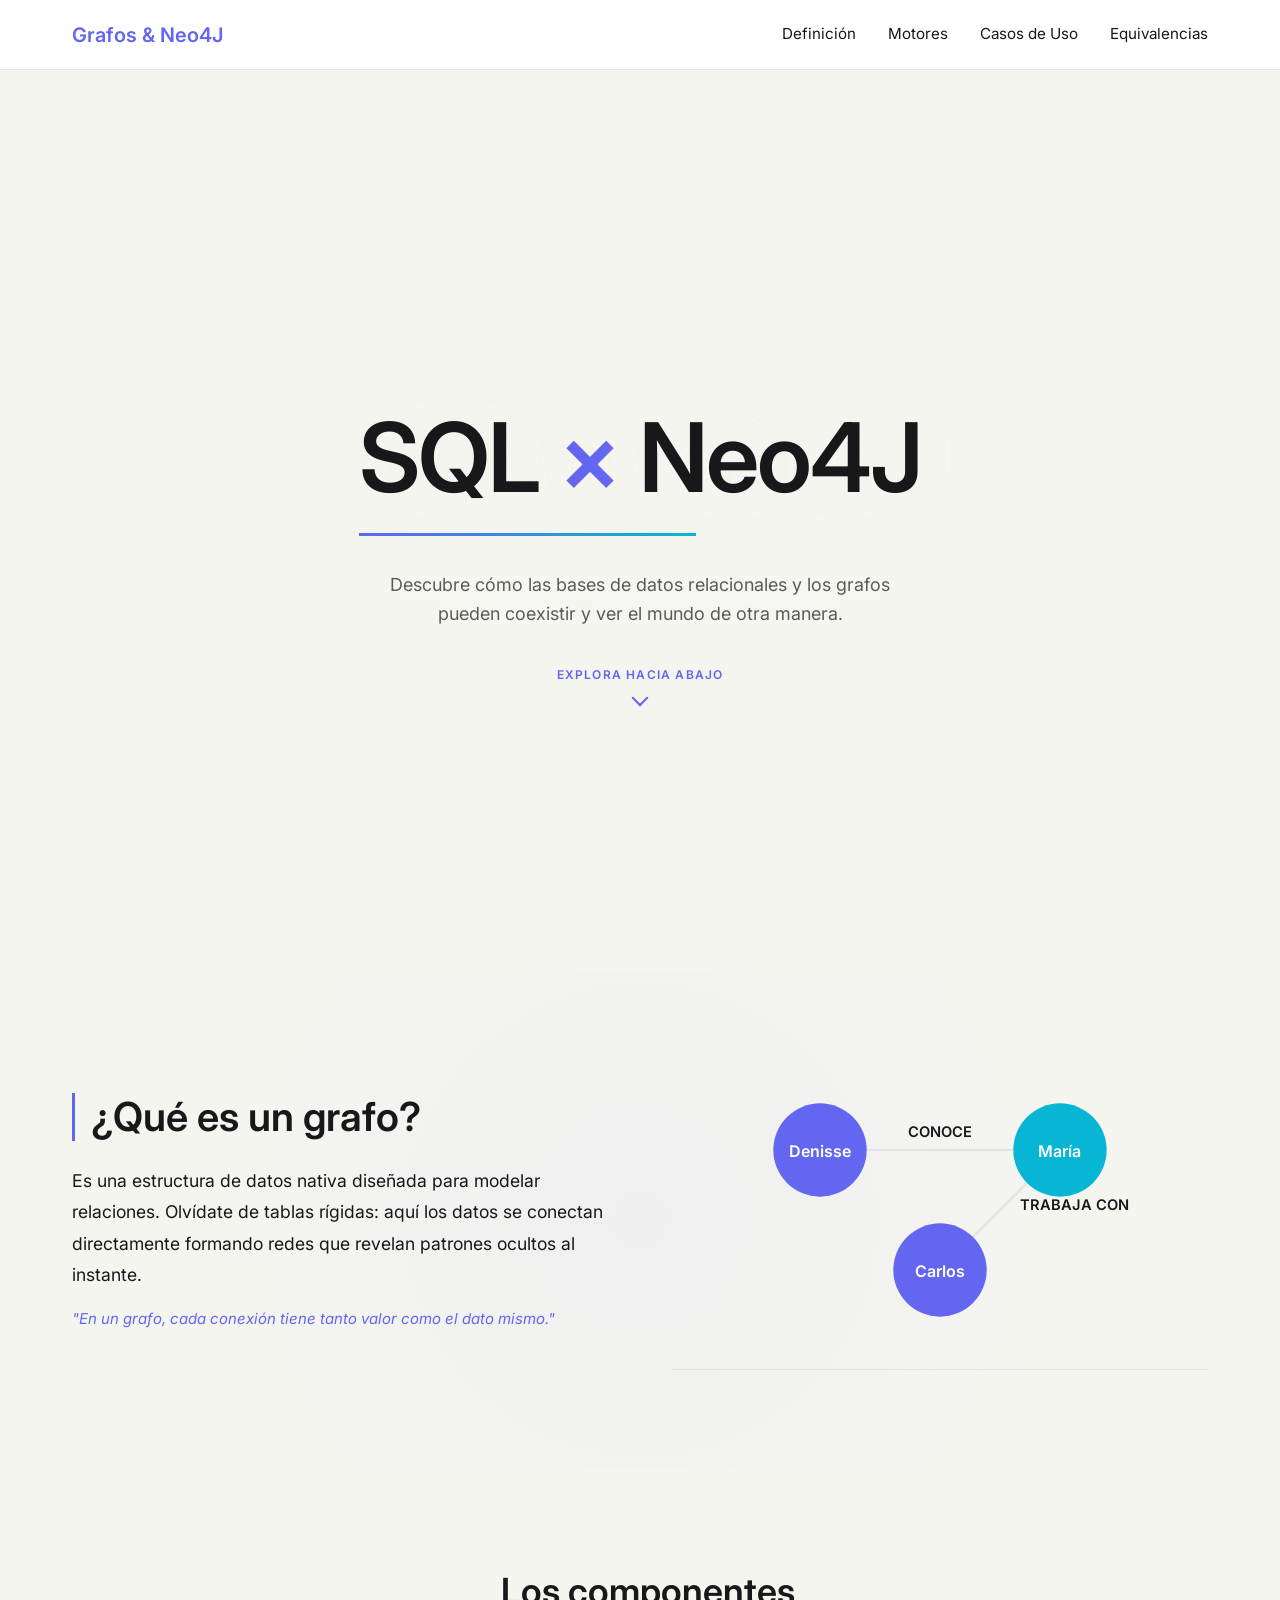
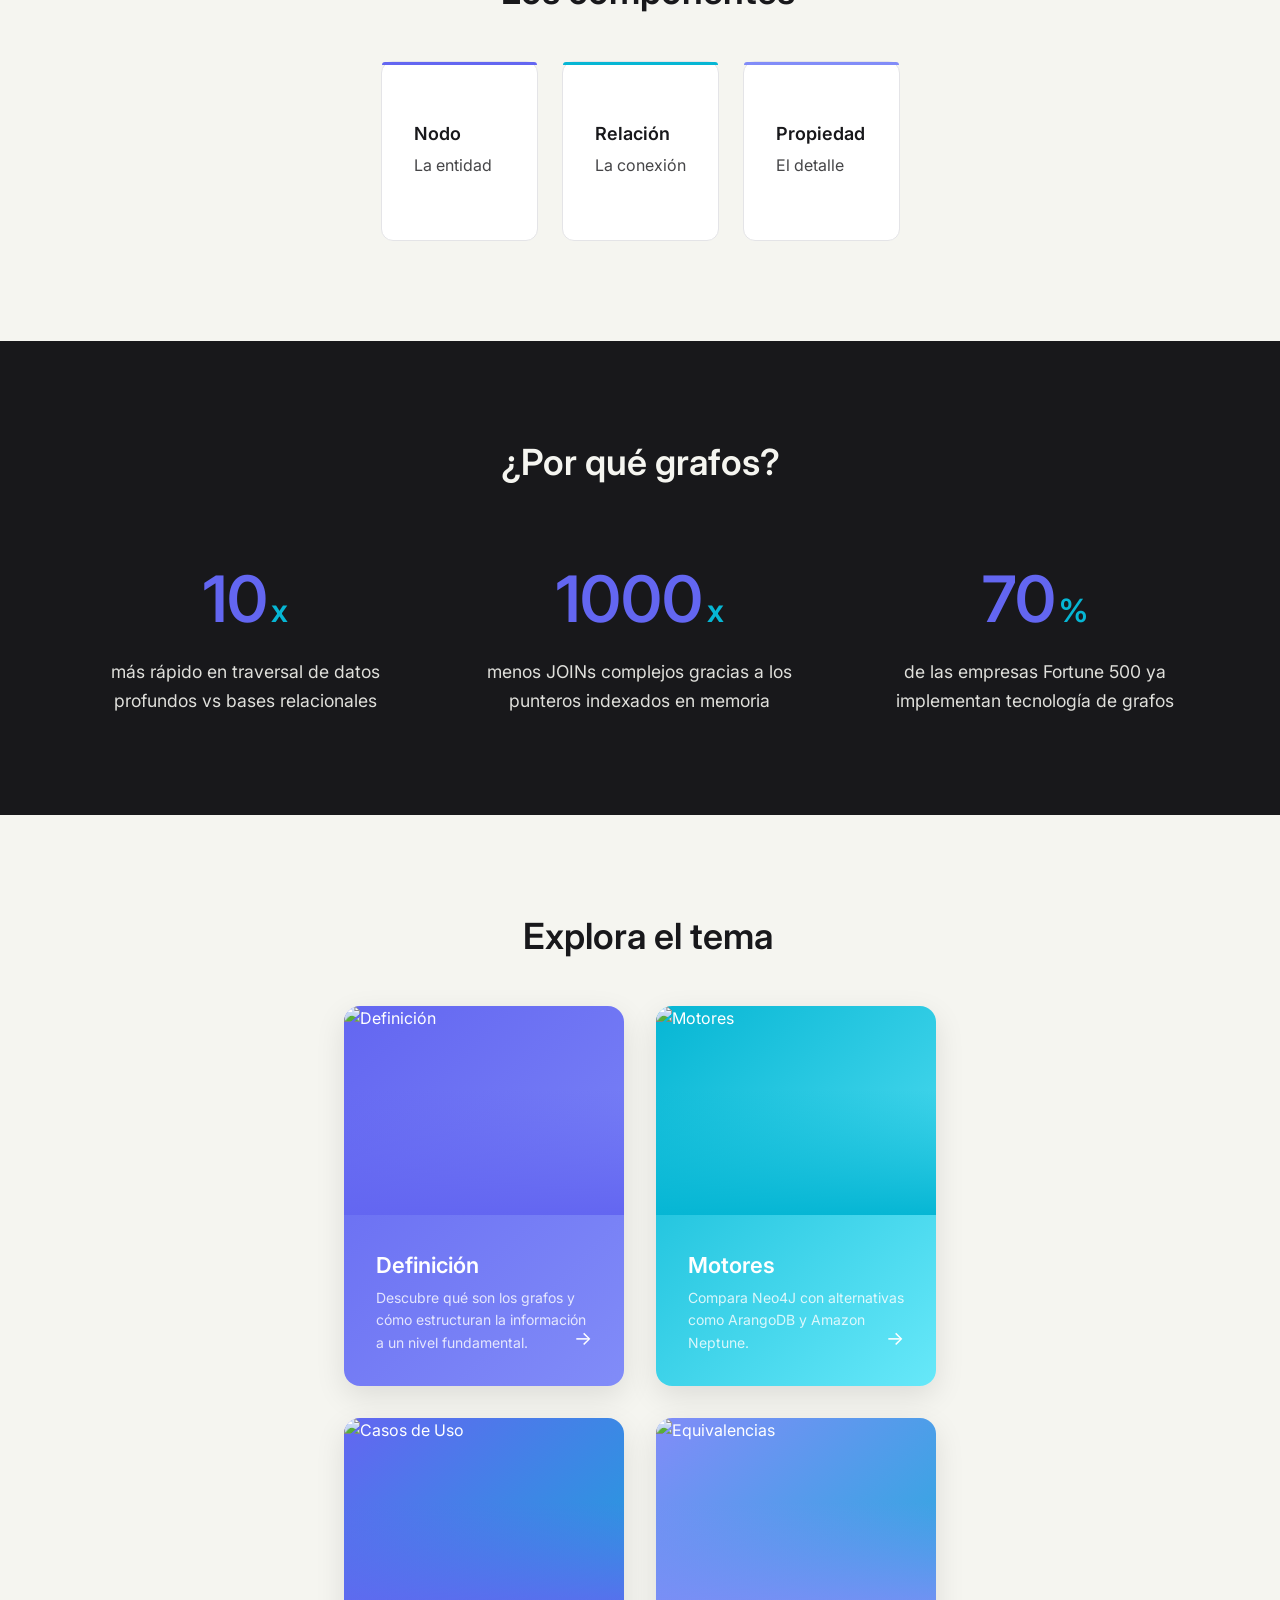
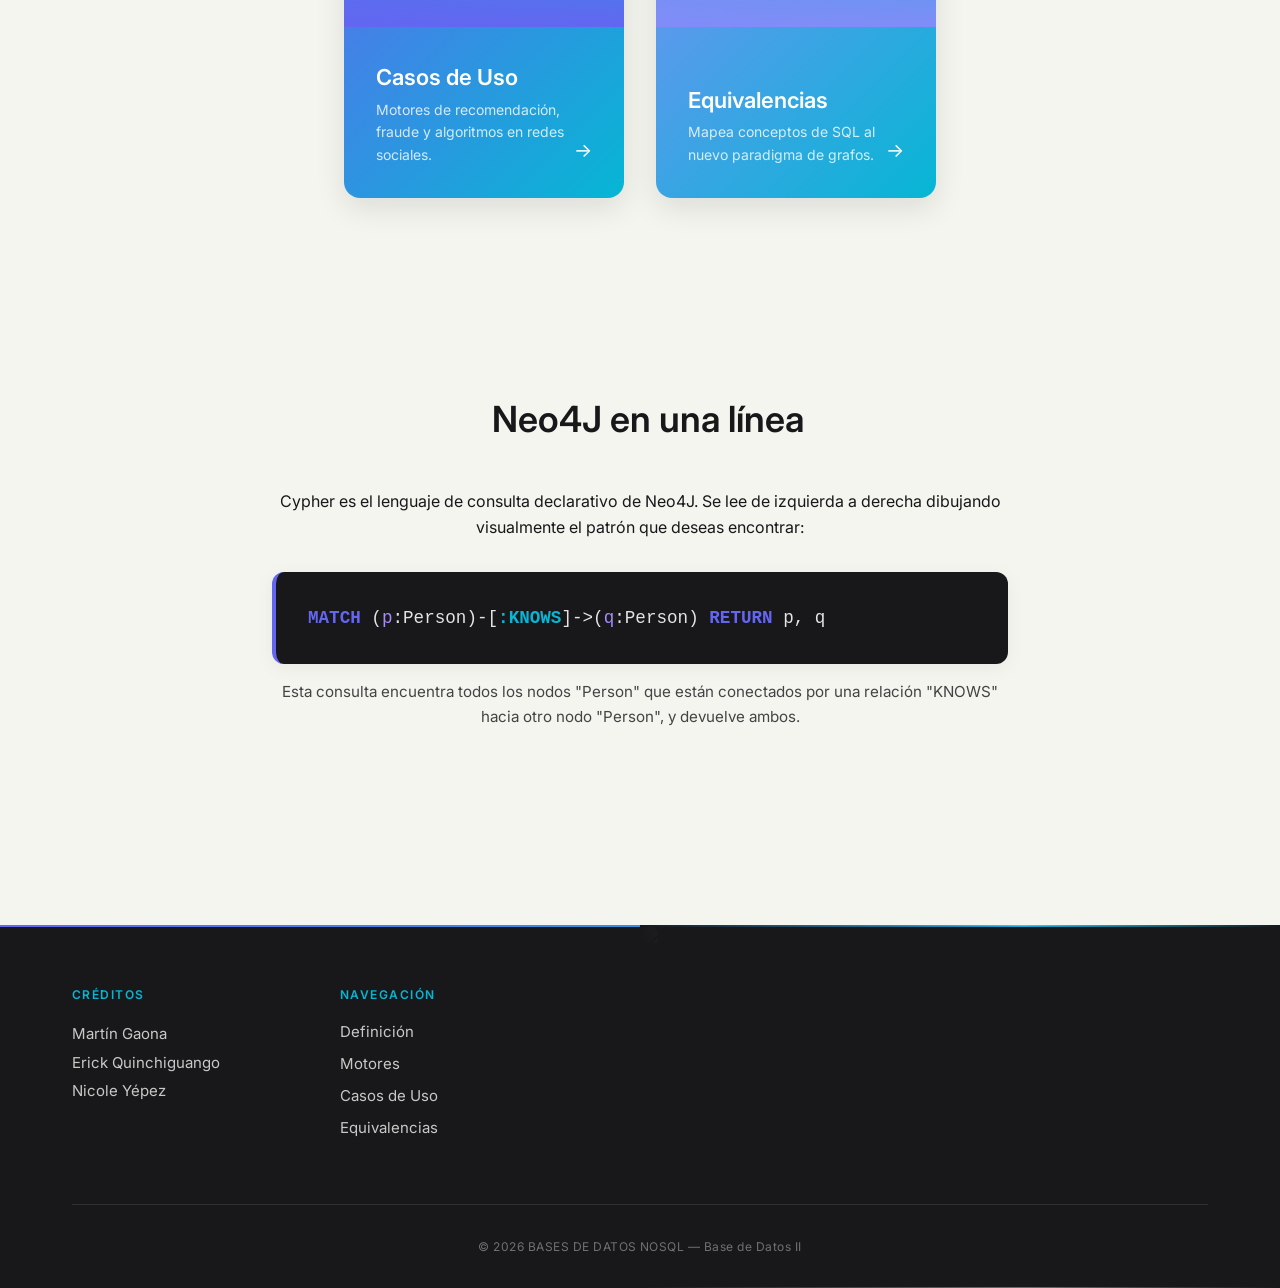
==== index.html @ 71b71691 "primer commit - SQL x Neo4J web" ====
<!DOCTYPE html>
<html lang="es">
<head>
    <meta charset="UTF-8">
    <meta name="viewport" content="width=device-width, initial-scale=1.0">
    <title>Grafos & Neo4J | Bases de Datos NoSQL</title>
    <meta name="description" content="Explora, aprende y conecta con las bases de datos orientadas a grafos.">
    <link rel="stylesheet" href="css/styles.css">
    <style>
        html { scroll-behavior: smooth; }
    </style>
</head>
<body>
    <header class="site-header">
        <div class="container header-container">
            <a href="index.html" class="logo">Grafos & Neo4J</a>
            <button class="menu-toggle">☰</button>
            <nav class="nav-links">
                <a href="pages/definicion.html">Definición</a>
                <a href="pages/motores.html">Motores</a>
                <a href="pages/casos-uso.html">Casos de Uso</a>
                <a href="pages/equivalencias.html">Equivalencias</a>
            </nav>
        </div>
    </header>

    <section class="hero">
        <canvas id="hero-canvas"></canvas>
        <div class="container hero-content" style="pointer-events: none; width: 100%;">
            <div class="title-wrapper animate-title" style="text-align: center;">
                <h1 class="hero-main-title">SQL <span class="accent-x">×</span> Neo4J</h1>
                <div class="title-gradient-line" style="margin: 0 auto;"></div>
            </div>
            <p class="hero-subtitle animate-subtitle">Descubre cómo las bases de datos relacionales y los grafos pueden coexistir y ver el mundo de otra manera.</p>
            <div class="scroll-cta animate-subtitle" style="animation-delay: 800ms;">
                <a href="#first-section" class="scroll-link">Explora hacia abajo</a>
                <div class="scroll-arrow"></div>
            </div>
        </div>
    </section>

    <section id="first-section" class="scroll-section" style="background: radial-gradient(circle at center, rgba(99,102,241,0.04) 0%, transparent 70%);">
        <div class="two-col">
            <div class="slide-left">
                <h2 style="border-left: 3px solid var(--primary); padding-left: 16px; margin-bottom: 1.5rem; font-size: 2.5rem; font-weight: 600; color: var(--text-color);">¿Qué es un grafo?</h2>
                <p style="font-size: 1.1rem; line-height: 1.8;">Es una estructura de datos nativa diseñada para modelar relaciones. Olvídate de tablas rígidas: aquí los datos se conectan directamente formando redes que revelan patrones ocultos al instante.</p>
                <p style="font-style: italic; font-size: 15px; color: var(--primary); margin-top: 1rem;">"En un grafo, cada conexión tiene tanto valor como el dato mismo."</p>
            </div>
            <div class="slide-right">
                <div style="border-bottom: 1px solid #E4E4E7; padding-bottom: 2rem;">
                    <svg viewBox="0 0 300 200" style="width: 100%; height: auto; max-width: 400px; display: block; margin: 0 auto;">
                        <line x1="60" y1="60" x2="240" y2="60" stroke="var(--border-color)" stroke-width="2" />
                        <line x1="240" y1="60" x2="150" y2="150" stroke="var(--border-color)" stroke-width="2" />
                        
                        <circle cx="60" cy="60" r="35" fill="var(--primary)" />
                        <circle cx="240" cy="60" r="35" fill="var(--secondary)" />
                        <circle cx="150" cy="150" r="35" fill="var(--primary)" />
                        
                        <text x="60" y="65" fill="#fff" font-family="Inter" font-size="12" font-weight="600" text-anchor="middle">Denisse</text>
                        <text x="240" y="65" fill="#fff" font-family="Inter" font-size="12" font-weight="600" text-anchor="middle">María</text>
                        <text x="150" y="155" fill="#fff" font-family="Inter" font-size="12" font-weight="600" text-anchor="middle">Carlos</text>
                        
                        <text x="150" y="50" fill="var(--text-color)" font-family="Inter" font-size="11" font-weight="600" text-anchor="middle">CONOCE</text>
                        <text x="210" y="105" fill="var(--text-color)" font-family="Inter" font-size="11" font-weight="600" text-anchor="start">TRABAJA CON</text>
                    </svg>
                </div>
            </div>
        </div>
    </section>

    <section class="scroll-section">
        <h2 class="section-title" style="text-align: center; margin-bottom: 3rem;">Los componentes</h2>
        <div class="interactive-cards">
            <div class="component-card nodo-card fade-up" style="transition-delay: 0ms;" onclick="this.classList.toggle('expanded')">
                <h3>Nodo</h3>
                <p>La entidad</p>
                <div class="component-detail">Representa una entidad: una persona, lugar, producto o concepto.</div>
            </div>
            
            <div class="component-card rel-card fade-up" style="transition-delay: 150ms;" onclick="this.classList.toggle('expanded')">
                <h3>Relación</h3>
                <p>La conexión</p>
                <div class="component-detail">Conecta dos nodos con dirección y nombre. Ej: CONOCE, COMPRÓ, TRABAJA_EN.</div>
            </div>
            
            <div class="component-card prop-card fade-up" style="transition-delay: 300ms;" onclick="this.classList.toggle('expanded')">
                <h3>Propiedad</h3>
                <p>El detalle</p>
                <div class="component-detail">Atributo clave-valor dentro de un nodo o relación. Ej: nombre: 'Ana', edad: 29.</div>
            </div>
        </div>
    </section>

    <section class="dark-section">
        <div class="container">
            <h2 style="text-align: center; margin-bottom: 4rem;">¿Por qué grafos?</h2>
            <div class="stat-grid">
                <div>
                    <div class="stat-number" data-target="10">0<span>x</span></div>
                    <div class="stat-label">más rápido en traversal de datos profundos vs bases relacionales</div>
                </div>
                <div>
                    <div class="stat-number" data-target="1000">0<span>x</span></div>
                    <div class="stat-label">menos JOINs complejos gracias a los punteros indexados en memoria</div>
                </div>
                <div>
                    <div class="stat-number" data-target="70">0<span>%</span></div>
                    <div class="stat-label">de las empresas Fortune 500 ya implementan tecnología de grafos</div>
                </div>
            </div>
        </div>
    </section>

    <section class="scroll-section">
        <h2 class="section-title" style="margin-bottom: 3rem; text-align: center;">Explora el tema</h2>
        <div class="tilt-cards-grid">
            <a href="pages/definicion.html" class="tilt-card tilt-def fade-up" style="transition-delay: 0ms;">
                <div class="tilt-image-area">
                    <img src="https://images.unsplash.com/photo-1558494949-ef010cbdcc31?w=600&q=80" alt="Definición">
                    <div class="tilt-gradient-overlay"></div>
                </div>
                <div class="tilt-shine"></div>
                <div class="tilt-content">
                    <h3>Definición</h3>
                    <p>Descubre qué son los grafos y cómo estructuran la información a un nivel fundamental.</p>
                </div>
                <span class="arrow">→</span>
            </a>
            <a href="pages/motores.html" class="tilt-card tilt-mot fade-up" style="transition-delay: 100ms;">
                <div class="tilt-image-area">
                    <img src="https://images.unsplash.com/photo-1633356122544-f134324a6cee?w=600&q=80" alt="Motores">
                    <div class="tilt-gradient-overlay"></div>
                </div>
                <div class="tilt-shine"></div>
                <div class="tilt-content">
                    <h3>Motores</h3>
                    <p>Compara Neo4J con alternativas como ArangoDB y Amazon Neptune.</p>
                </div>
                <span class="arrow">→</span>
            </a>
            <a href="pages/casos-uso.html" class="tilt-card tilt-use fade-up" style="transition-delay: 200ms;">
                <div class="tilt-image-area">
                    <img src="https://images.unsplash.com/photo-1551288049-bebda4e38f71?w=600&q=80" alt="Casos de Uso">
                    <div class="tilt-gradient-overlay"></div>
                </div>
                <div class="tilt-shine"></div>
                <div class="tilt-content">
                    <h3>Casos de Uso</h3>
                    <p>Motores de recomendación, fraude y algoritmos en redes sociales.</p>
                </div>
                <span class="arrow">→</span>
            </a>
            <a href="pages/equivalencias.html" class="tilt-card tilt-eq fade-up" style="transition-delay: 300ms;">
                <div class="tilt-image-area">
                    <img src="https://images.unsplash.com/photo-1504868584819-f8e8b4b6d7e3?w=600&q=80" alt="Equivalencias">
                    <div class="tilt-gradient-overlay"></div>
                </div>
                <div class="tilt-shine"></div>
                <div class="tilt-content">
                    <h3>Equivalencias</h3>
                    <p>Mapea conceptos de SQL al nuevo paradigma de grafos.</p>
                </div>
                <span class="arrow">→</span>
            </a>
        </div>
    </section>

    <section class="scroll-section" style="text-align: center; max-width: 800px;">
        <h2 class="section-title" style="display: inline-block;">Neo4J en una línea</h2>
        <p style="margin: 2rem 0;">Cypher es el lenguaje de consulta declarativo de Neo4J. Se lee de izquierda a derecha dibujando visualmente el patrón que deseas encontrar:</p>
        
        <div class="code-block slide-up">
            <span class="code-kw">MATCH</span> (<span class="code-node">p</span>:Person)-[<span class="code-rel">:KNOWS</span>]->(<span class="code-node">q</span>:Person) <span class="code-kw">RETURN</span> p, q
        </div>
        
        <p style="opacity: 0.8; font-size: 0.95rem;">Esta consulta encuentra todos los nodos "Person" que están conectados por una relación "KNOWS" hacia otro nodo "Person", y devuelve ambos.</p>
    </section>

    <footer class="site-footer">
        <div class="footer-gradient-line"></div>
        <div class="footer-image-wrap">
            <img src="https://images.unsplash.com/photo-1545987796-200677ee1011?w=800&q=80" alt="">
            <div class="footer-image-fade-left"></div>
            <div class="footer-image-fade-right"></div>
        </div>
        <div class="container footer-container">
            <div class="footer-left">
                <div class="footer-col footer-col-credits">
                    <span class="footer-label">CRÉDITOS</span>
                    <span class="footer-name">Martín Gaona</span>
                    <span class="footer-name">Erick Quinchiguango</span>
                    <span class="footer-name">Nicole Yépez</span>
                </div>
                <div class="footer-col footer-col-nav">
                    <span class="footer-label">NAVEGACIÓN</span>
                    <a href="pages/definicion.html" class="page-link">Definición</a>
                    <a href="pages/motores.html" class="page-link">Motores</a>
                    <a href="pages/casos-uso.html" class="page-link">Casos de Uso</a>
                    <a href="pages/equivalencias.html" class="page-link">Equivalencias</a>
                </div>
            </div>
            <div class="footer-copyright">
                © 2026 BASES DE DATOS NOSQL — Base de Datos II
            </div>
        </div>
    </footer>

    <script src="https://cdnjs.cloudflare.com/ajax/libs/lodash.js/4.17.21/lodash.min.js"></script>
    <script src="https://cdn.jsdelivr.net/npm/gl-matrix@3.4.3/gl-matrix-min.js"></script>
    <script src="js/animations.js"></script>
    <script src="js/graph.js"></script>
</body>
</html>
---- css/styles.css ----
@import url('https://fonts.googleapis.com/css2?family=Inter:wght@400;600&display=swap');

:root {
  --bg-color: #F5F5F0;
  --primary: #6366F1;
  --secondary: #06B6D4;
  --text-color: #18181B;
  --surface: #FFFFFF;
  --border-color: #E4E4E7;
  --gradient: linear-gradient(135deg, var(--primary), var(--secondary));
  --radius: 12px;
  --shadow: 0 4px 20px rgba(0, 0, 0, 0.05);
  --shadow-hover: 0 8px 30px rgba(99, 102, 241, 0.15);
  --transition: all 0.3s cubic-bezier(0.25, 0.8, 0.25, 1);
  --header-height: 70px;
}

* {
  margin: 0;
  padding: 0;
  box-sizing: border-box;
}

body {
  font-family: 'Inter', sans-serif;
  font-weight: 400;
  font-size: 16px;
  background-color: var(--bg-color);
  color: var(--text-color);
  line-height: 1.6;
  min-height: 100vh;
  display: flex;
  flex-direction: column;
  padding-top: var(--header-height);
  transition: opacity 0.2s ease;
  opacity: 1;
}

body.page-transitioning {
  opacity: 0;
}

/* Header */
.site-header {
  position: fixed;
  top: 0;
  left: 0;
  width: 100%;
  height: var(--header-height);
  background: var(--surface);
  border-bottom: 0.5px solid var(--border-color);
  z-index: 1000;
  display: flex;
  align-items: center;
  transition: box-shadow 0.3s ease;
}

.site-header.elevated {
  box-shadow: 0 4px 20px rgba(0,0,0,0.05);
}

.header-container {
  display: flex;
  justify-content: space-between;
  align-items: center;
  width: 100%;
}

.logo {
  font-weight: 600;
  color: var(--primary);
  font-size: 1.25rem;
}

.nav-links {
  display: flex;
  gap: 2rem;
}

.nav-links a {
  font-size: 0.95rem;
  transition: color 0.3s ease;
}

.nav-links a:hover {
  color: var(--primary);
}

.menu-toggle {
  display: none;
  background: none;
  border: none;
  font-size: 1.5rem;
  color: var(--text-color);
  cursor: pointer;
}

.site-footer {
  background: #18181B;
  color: #F5F5F0;
  margin-top: 80px;
  position: relative;
  padding: 60px 0 32px;
}

.footer-gradient-line {
  position: absolute;
  top: 0;
  left: 0;
  height: 2px;
  width: 100%;
  background: var(--gradient);
}

.footer-image-wrap {
  position: absolute;
  top: 0;
  right: 0;
  width: 50%;
  height: 100%;
  z-index: 0;
  overflow: hidden;
}

.footer-image-wrap img {
  width: 100%;
  height: 100%;
  object-fit: cover;
  object-position: center;
  opacity: 0.5;
  display: block;
}

.footer-image-fade-left {
  position: absolute;
  top: 0;
  left: 0;
  width: 100%;
  height: 100%;
  background: linear-gradient(to right, #18181B 0%, transparent 60%);
}

.footer-image-fade-right {
  position: absolute;
  top: 0;
  right: 0;
  width: 100%;
  height: 100%;
  background: linear-gradient(to left, #18181B 0%, transparent 40%);
}

.footer-container {
  display: grid;
  grid-template-columns: 1fr;
  gap: 2.5rem 0;
  max-width: 1200px;
  margin: 0 auto;
  padding: 0 2rem;
  position: relative;
  z-index: 1;
}

.footer-left {
  display: flex;
  flex-direction: row;
  gap: 120px;
}

.footer-col {
  display: flex;
  flex-direction: column;
}

.footer-label {
  font-size: 12px;
  font-weight: 600;
  letter-spacing: 0.12em;
  color: #06B6D4;
  text-transform: uppercase;
  margin-bottom: 1rem;
}

.footer-name {
  font-size: 15px;
  color: rgba(245, 245, 240, 0.8);
  line-height: 1.9;
}

.footer-col .page-link {
  font-size: 15px;
  color: rgba(245, 245, 240, 0.8);
  display: block;
  margin-bottom: 0.5rem;
  transition: color 0.3s ease;
  text-decoration: none;
}

.footer-col .page-link:hover {
  color: #F5F5F0;
}



h1, h2, h3, h4, h5, h6 {
  font-weight: 600;
  line-height: 1.2;
}

h1 { font-size: 3rem; margin-bottom: 1rem; }
h2 { font-size: 2.25rem; margin-bottom: 1rem; }
h3 { font-size: 1.5rem; margin-bottom: 0.75rem; }
p { margin-bottom: 1rem; }
a { text-decoration: none; color: inherit; }

.container {
  width: 100%;
  max-width: 1200px;
  margin: 0 auto;
  padding: 0 2rem;
}

.hero {
  min-height: calc(100vh - var(--header-height));
  display: flex;
  flex-direction: column;
  justify-content: center;
  position: relative;
  overflow: hidden;
}

.hero-content {
  text-align: center;
  z-index: 10;
  padding-top: 4rem;
}

.title-wrapper {
  display: inline-block;
  position: relative;
  margin-bottom: 1rem;
}

.title-gradient-line {
  position: absolute;
  bottom: -5px;
  left: 0;
  height: 3px;
  background: var(--gradient);
  width: 0;
  animation: expandWidth 1s ease-out 0.8s forwards;
}

@keyframes expandWidth {
  to { width: 60%; }
}

.animate-title, .animate-subtitle, .animate-cards {
  opacity: 0;
  transform: translateY(20px);
  animation: fadeSlideUp 0.8s cubic-bezier(0.25, 0.8, 0.25, 1) forwards;
}
.animate-title { animation-delay: 0ms; }
.animate-subtitle { animation-delay: 300ms; }
.animate-cards { animation-delay: 600ms; }

@keyframes fadeSlideUp {
  to { opacity: 1; transform: translateY(0); }
}

.hero-subtitle {
  font-size: 1.25rem;
  opacity: 0.8;
  margin-bottom: 3rem;
}

#graph-container {
  position: absolute;
  top: 0;
  left: 0;
  width: 100%;
  height: 100%;
  z-index: 1;
}

.nav-cards {
  display: grid;
  grid-template-columns: repeat(auto-fit, minmax(250px, 1fr));
  gap: 2rem;
  z-index: 10;
  margin-top: auto;
  padding-bottom: 4rem;
}

.card {
  background: var(--surface);
  border: 1px solid var(--border-color);
  border-radius: var(--radius);
  padding: 2rem;
  transition: var(--transition);
  box-shadow: var(--shadow);
  cursor: pointer;
  display: block;
}

.card, .detail-card, .engine-card, .use-case-card {
  transition: all 0.3s cubic-bezier(0.25, 0.8, 0.25, 1);
}

.card:hover, .detail-card:not(.flip-card):hover, .engine-card:hover, .use-case-card:hover {
  transform: translateY(-6px);
  border-color: var(--primary);
  box-shadow: 0 10px 25px rgba(0,0,0,0.05);
}

.card h3 {
  color: var(--primary);
  margin-bottom: 0.5rem;
}

.card p {
  margin: 0;
  font-size: 0.95rem;
  opacity: 0.8;
}

.page-header {
  padding: 4rem 0 2rem;
  text-align: center;
}

.content-section {
  padding: 4rem 0;
}

.section-title {
  position: relative;
  padding-left: 1rem;
}

.section-title::before {
  content: '';
  position: absolute;
  left: 0;
  top: 0;
  width: 4px;
  height: 0;
  background: var(--primary);
  transition: height 0.6s ease-out;
}

.fade-up.visible .section-title::before {
  height: 100%;
}

.fade-up {
  opacity: 0;
  transform: translateY(30px) scale(0.96);
  transition: opacity 0.8s ease-out, transform 0.8s ease-out;
}

.fade-up.visible {
  opacity: 1;
  transform: translateY(0) scale(1);
}

.interactive-cards {
  display: grid;
  grid-template-columns: repeat(auto-fit, minmax(300px, 1fr));
  gap: 2rem;
  perspective: 1000px;
}

.detail-card.flip-card {
  padding: 0;
  background: transparent;
  border: none;
  box-shadow: none;
}

.flip-card-inner {
  position: relative;
  width: 100%;
  height: 250px;
  text-align: center;
  transition: transform 0.6s cubic-bezier(0.4, 0.2, 0.2, 1);
  transform-style: preserve-3d;
}

.detail-card.flipped .flip-card-inner {
  transform: rotateY(180deg);
}

.flip-card-front, .flip-card-back {
  position: absolute;
  width: 100%;
  height: 100%;
  backface-visibility: hidden;
  border: 1px solid var(--border-color);
  border-radius: var(--radius);
  padding: 2rem;
  background: var(--surface);
  display: flex;
  flex-direction: column;
  justify-content: center;
  align-items: center;
  box-shadow: var(--shadow);
  transition: var(--transition);
}

.flip-card-front:hover {
  border-color: var(--primary);
  box-shadow: 0 10px 25px rgba(0,0,0,0.05);
  transform: translateY(-6px);
}

.flip-card-back {
  transform: rotateY(180deg);
  background: var(--bg-color);
  border-color: var(--primary);
}

#mini-graph {
  width: 100%;
  height: 300px;
  border: 1px solid var(--border-color);
  border-radius: var(--radius);
  margin-top: 2rem;
  background: var(--surface);
}

.engines-grid {
  display: grid;
  grid-template-columns: repeat(auto-fit, minmax(300px, 1fr));
  gap: 2rem;
  align-items: center;
}

.engine-card {
  background: var(--surface);
  border: 1px solid var(--border-color);
  border-radius: var(--radius);
  padding: 2rem;
  position: relative;
  overflow: hidden;
}

@keyframes borderGlowPulse {
  0% { box-shadow: 0 0 0 0 rgba(99, 102, 241, 0.4); border-color: var(--border-color); }
  50% { box-shadow: 0 0 15px 5px rgba(99, 102, 241, 0.6); border-color: var(--primary); }
  100% { box-shadow: 0 0 0 0 rgba(99, 102, 241, 0.4); border-color: var(--border-color); }
}

.engine-card.featured {
  border-width: 2px;
  transform: scale(1.05);
  animation: borderGlowPulse 2s infinite;
}

.engine-card.featured:hover {
  transform: scale(1.05) translateY(-6px);
}

.badges {
  display: flex;
  gap: 0.5rem;
  flex-wrap: wrap;
  margin-bottom: 1rem;
}

.badge {
  background: var(--bg-color);
  color: var(--primary);
  font-size: 0.9rem;
  padding: 0.25rem 0.75rem;
  border-radius: 99px;
  border: 1px solid var(--border-color);
}

.popularity-bar {
  height: 6px;
  background: var(--border-color);
  border-radius: 3px;
  margin-top: 1.5rem;
  overflow: hidden;
}

.popularity-fill {
  height: 100%;
  background: var(--gradient);
  width: 0;
  transition: width 1.5s cubic-bezier(0.25, 0.8, 0.25, 1);
}

.use-cases-grid {
  display: grid;
  grid-template-columns: repeat(auto-fit, minmax(300px, 1fr));
  gap: 2rem;
}

.use-case-item.fade-up:nth-child(1) { transition-delay: 100ms; }
.use-case-item.fade-up:nth-child(2) { transition-delay: 200ms; }
.use-case-item.fade-up:nth-child(3) { transition-delay: 300ms; }

.use-case-card {
  background: var(--surface);
  border: 1px solid var(--border-color);
  border-radius: var(--radius);
  padding: 2rem;
  text-align: center;
}

.icon-wrapper {
  width: 64px;
  height: 64px;
  margin: 0 auto 1.5rem;
  border-radius: 50%;
  background: var(--bg-color);
  display: flex;
  align-items: center;
  justify-content: center;
  transition: var(--transition);
}

.use-case-card:hover .icon-wrapper {
  background: var(--primary);
}

.use-case-card:hover .icon-wrapper svg {
  stroke: var(--surface);
}

.icon-wrapper svg {
  width: 32px;
  height: 32px;
  stroke: var(--primary);
  stroke-width: 2;
  fill: none;
  transition: var(--transition);
}

.btn {
  display: inline-block;
  padding: 0.75rem 1.5rem;
  background: var(--primary);
  color: var(--surface);
  border: none;
  border-radius: var(--radius);
  font-weight: 600;
  cursor: pointer;
  transition: var(--transition);
  margin-top: 1rem;
}

.btn:hover {
  background: var(--secondary);
  box-shadow: var(--shadow-hover);
  color: var(--surface);
}

.illustration-container {
  margin-top: 1.5rem;
  max-height: 0;
  overflow: hidden;
  transition: max-height 0.5s ease;
  opacity: 0;
}

.illustration-container.show {
  max-height: 300px;
  opacity: 1;
}

.graph-svg line {
  stroke-dasharray: 200;
  stroke-dashoffset: 200;
}

.illustration-container.show .graph-svg line {
  animation: drawLine 1s ease forwards;
}

@keyframes drawLine {
  to { stroke-dashoffset: 0; }
}

.comparison-table {
  width: 100%;
  border-collapse: collapse;
  background: var(--surface);
  border-radius: var(--radius);
  overflow: hidden;
  box-shadow: var(--shadow);
  margin-bottom: 3rem;
}

.comparison-table th, .comparison-table td {
  padding: 1.5rem;
  text-align: left;
  border-bottom: 1px solid var(--border-color);
}

.comparison-table th {
  background: var(--bg-color);
  font-weight: 600;
  color: var(--primary);
}

.comparison-table tr {
  position: relative;
  transition: var(--transition);
}

.comparison-table tbody tr::before {
  content: '';
  position: absolute;
  left: 0;
  top: 0;
  height: 100%;
  width: 4px;
  background: var(--primary);
  transform: scaleY(0);
  transition: transform 0.3s ease;
  transform-origin: center;
}

.comparison-table tbody tr:hover {
  background: var(--bg-color);
}

.comparison-table tbody tr:hover::before {
  transform: scaleY(1);
}

.example-tooltip {
  font-size: 0.9rem;
  color: var(--secondary);
  opacity: 0;
  transition: var(--transition);
  display: block;
  margin-top: 0.5rem;
}

.comparison-table tr:hover .example-tooltip {
  opacity: 1;
}

.diagram-container {
  text-align: center;
  padding: 3rem;
  background: var(--surface);
  border-radius: var(--radius);
  border: 1px solid var(--border-color);
}

.sql-to-graph-anim {
  display: flex;
  align-items: center;
  justify-content: center;
  gap: 2rem;
  flex-wrap: wrap;
}

.sql-to-graph-anim > * {
  opacity: 0;
  transform: translateX(-20px);
  transition: opacity 0.5s ease, transform 0.5s ease;
}

.fade-up.visible .sql-step-1 { transition-delay: 0ms; opacity: 1; transform: translateX(0); }
.fade-up.visible .sql-step-2 { transition-delay: 400ms; opacity: 1; transform: translateX(0); }
.fade-up.visible .sql-step-3 { transition-delay: 800ms; opacity: 1; transform: translateX(0); }

.anim-step {
  padding: 1rem 2rem;
  border: 2px solid var(--border-color);
  border-radius: var(--radius);
  transition: var(--transition);
}

.anim-arrow {
  font-size: 2rem;
  color: var(--primary);
  animation: pulse 2s infinite;
}

.anim-step.graph-step {
  border-color: var(--secondary);
  background: var(--bg-color);
}

@keyframes pulse {
  0% { transform: scale(1); opacity: 0.5; }
  50% { transform: scale(1.2); opacity: 1; }
  100% { transform: scale(1); opacity: 0.5; }
}

@media (max-width: 768px) {
  h1 { font-size: 2.25rem; }
  h2 { font-size: 1.75rem; }
  
  .nav-links {
    display: none;
    position: absolute;
    top: var(--header-height);
    left: 0;
    width: 100%;
    background: var(--surface);
    flex-direction: column;
    padding: 1rem 0;
    border-bottom: 1px solid var(--border-color);
    box-shadow: 0 4px 10px rgba(0,0,0,0.05);
  }
  
  .nav-links.active {
    display: flex;
    text-align: center;
  }
  
  .menu-toggle {
    display: block;
  }

  .footer-container {
    grid-template-columns: 1fr;
    gap: 2rem;
    text-align: center;
  }

  .footer-left {
    flex-direction: column;
    align-items: center;
    gap: 2rem;
  }

  .footer-col {
    align-items: center;
  }
  
  .nav-cards {
    grid-template-columns: 1fr;
  }
  
  .engine-card.featured {
    transform: none;
  }
  .engine-card.featured:hover {
    transform: translateY(-6px);
  }
  
  .sql-to-graph-anim {
    flex-direction: column;
  }
  
  .comparison-table th, .comparison-table td {
    padding: 1rem;
  }
}

/* Scroll Journey Additions */
.scroll-section {
  padding: 100px 2rem;
  position: relative;
  max-width: 1200px;
  margin: 0 auto;
}



.slide-left {
  opacity: 0;
  transform: translateX(-50px);
  transition: opacity 0.8s cubic-bezier(0.25, 0.8, 0.25, 1), transform 0.8s cubic-bezier(0.25, 0.8, 0.25, 1);
}

.slide-right {
  opacity: 0;
  transform: translateX(50px);
  transition: opacity 0.8s cubic-bezier(0.25, 0.8, 0.25, 1), transform 0.8s cubic-bezier(0.25, 0.8, 0.25, 1);
}

.slide-left.visible, .slide-right.visible {
  opacity: 1;
  transform: translateX(0);
}

.two-col {
  display: grid;
  grid-template-columns: 1fr 1fr;
  gap: 4rem;
  align-items: center;
}

#inline-graph {
  width: 100%;
  height: 300px;
  border-radius: var(--radius);
  background: var(--surface);
  border: 1px solid var(--border-color);
  box-shadow: var(--shadow);
}

.dark-section {
  background-color: #18181B;
  color: #F5F5F0;
  padding: 100px 0;
  width: 100%;
}

.stat-grid {
  display: grid;
  grid-template-columns: repeat(auto-fit, minmax(250px, 1fr));
  gap: 3rem;
  text-align: center;
}

.stat-number {
  font-size: 4rem;
  font-weight: 600;
  color: var(--primary);
  margin-bottom: 0.5rem;
  display: flex;
  justify-content: center;
  align-items: baseline;
}

.stat-number span {
  font-size: 2rem;
  color: var(--secondary);
  margin-left: 0.2rem;
}

.stat-label {
  font-size: 1.1rem;
  opacity: 0.9;
}

.tilt-cards-grid {
  display: grid;
  grid-template-columns: repeat(2, 280px);
  gap: 2rem;
  justify-content: center;
}

@media (max-width: 768px) {
  .tilt-cards-grid {
    grid-template-columns: 280px;
  }
}

.tilt-card {
  width: 280px;
  height: 380px;
  border-radius: 16px;
  overflow: hidden;
  position: relative;
  text-decoration: none;
  color: #fff;
  display: flex;
  flex-direction: column;
  justify-content: flex-start;
  padding: 0;
  box-shadow: 0 10px 30px rgba(0,0,0,0.1);
  transform-style: preserve-3d;
  will-change: transform;
}

.tilt-image-area {
  position: absolute;
  top: 0;
  left: 0;
  width: 100%;
  height: 55%;
  z-index: 1;
}

.tilt-image-area img {
  width: 100%;
  height: 100%;
  object-fit: cover;
  display: block;
}

.tilt-gradient-overlay {
  position: absolute;
  top: 0;
  left: 0;
  width: 100%;
  height: 100%;
  z-index: 2;
}

.tilt-def .tilt-gradient-overlay { background: linear-gradient(to bottom, transparent 40%, #6366F1 100%); }
.tilt-mot .tilt-gradient-overlay { background: linear-gradient(to bottom, transparent 40%, #06B6D4 100%); }
.tilt-use .tilt-gradient-overlay { background: linear-gradient(to bottom, transparent 40%, #6366F1 100%); }
.tilt-eq .tilt-gradient-overlay { background: linear-gradient(to bottom, transparent 40%, #818CF8 100%); }

.tilt-def { background: linear-gradient(135deg, #6366F1 0%, #818CF8 100%); }
.tilt-mot { background: linear-gradient(135deg, #06B6D4 0%, #67E8F9 100%); }
.tilt-use { background: linear-gradient(135deg, #6366F1 0%, #06B6D4 100%); }
.tilt-eq { background: linear-gradient(135deg, #818CF8 0%, #06B6D4 100%); }

.tilt-content {
  position: relative;
  z-index: 3;
  pointer-events: none;
  height: 100%;
  padding: 0 2rem 2rem 2rem;
  display: flex;
  flex-direction: column;
  justify-content: flex-end;
}

.tilt-card h3 {
  font-size: 22px;
  font-weight: 600;
  margin-bottom: 0.5rem;
  color: #fff;
}

.tilt-card p {
  font-size: 14px;
  color: rgba(255, 255, 255, 0.8);
  margin: 0;
}

.tilt-card .arrow {
  position: absolute;
  bottom: 2rem;
  right: 2rem;
  color: #fff;
  font-size: 1.2rem;
  transition: transform 0.3s ease;
  z-index: 2;
}

.tilt-card:hover .arrow {
  transform: translateX(6px);
}

.tilt-shine {
  position: absolute;
  top: 0;
  left: 0;
  width: 100%;
  height: 100%;
  z-index: 4;
  pointer-events: none;
}

.code-block {
  background: #18181B;
  padding: 2rem;
  border-radius: var(--radius);
  border-left: 4px solid var(--primary);
  font-family: monospace;
  font-size: 1.1rem;
  text-align: left;
  overflow-x: auto;
  margin-bottom: 1rem;
  color: #E4E4E7;
  box-shadow: var(--shadow);
}

.code-kw { color: var(--primary); font-weight: bold; }
.code-rel { color: var(--secondary); font-weight: bold; }
.code-node { color: #A78BFA; } 

.footer-copyright {
  grid-column: 1 / -1;
  text-align: center;
  border-top: 1px solid rgba(255,255,255,0.1);
  padding-top: 2rem;
  margin-top: 1rem;
  font-size: 12px;
  color: rgba(245, 245, 240, 0.4);
  letter-spacing: 0.04em;
}

@media (max-width: 768px) {
  .two-col {
    grid-template-columns: 1fr;
    gap: 2rem;
  }
}

/* Canvas Override Styles */
#hero-canvas {
  position: absolute;
  top: 0;
  left: 0;
  width: 100%;
  height: 100%;
  z-index: 0;
}

.hero {
  position: relative;
  overflow: hidden;
  min-height: 100vh;
  display: flex;
  align-items: center;
}

.hero-content {
  position: relative;
  z-index: 1;
}

#graph-container {
  display: none;
}

.hero-main-title {
  font-size: clamp(3rem, 8vw, 6rem);
  font-weight: 600;
  letter-spacing: -0.02em;
  color: #18181B;
  text-shadow: 0 2px 40px rgba(245,245,240,0.9);
}

.accent-x {
  color: var(--primary);
}

.hero-subtitle {
  max-width: 560px;
  margin: 1.5rem auto 2rem auto;
  font-weight: 400;
  color: rgba(24, 24, 27, 0.7);
  font-size: 18px;
  text-align: center;
  text-shadow: 0 1px 20px rgba(245,245,240,1);
}

.scroll-cta {
  text-align: center;
  margin-top: 2rem;
  pointer-events: auto;
}

.scroll-link {
  display: inline-block;
  text-transform: uppercase;
  letter-spacing: 0.1em;
  font-size: 12px;
  color: var(--primary);
  text-decoration: none;
  font-weight: 600;
  margin-bottom: 0.5rem;
}

.scroll-arrow {
  width: 12px;
  height: 12px;
  border-right: 2px solid var(--primary);
  border-bottom: 2px solid var(--primary);
  transform: rotate(45deg);
  margin: 0 auto;
  animation: bounceDown 1.2s ease-in-out infinite;
}

@keyframes bounceDown {
  0%, 100% { transform: translateY(0) rotate(45deg); }
  50% { transform: translateY(6px) rotate(45deg); }
}

/* Interactive Cards Grid */
.interactive-cards {
  display: grid;
  gap: 24px;
}

@media (min-width: 768px) {
  .interactive-cards {
    grid-template-columns: repeat(3, 1fr);
  }
}

.component-card {
  background: var(--surface);
  border: 1px solid var(--border-color);
  border-radius: var(--radius);
  padding: 2rem;
  min-height: 180px;
  display: flex;
  flex-direction: column;
  justify-content: center;
  transition: all 0.25s ease;
  position: relative;
  cursor: pointer;
}

.component-card:hover {
  transform: translateY(-6px);
  box-shadow: 0 12px 32px rgba(99,102,241,0.10);
}

.component-card::before {
  content: '';
  position: absolute;
  top: 0;
  left: 0;
  width: 100%;
  height: 3px;
  border-top-left-radius: var(--radius);
  border-top-right-radius: var(--radius);
}

.component-card.nodo-card::before { background-color: #6366F1; }
.component-card.rel-card::before { background-color: #06B6D4; }
.component-card.prop-card::before { background-color: #818CF8; }

.component-card h3 {
  font-size: 18px;
  font-weight: 600;
  margin-bottom: 0.5rem;
  color: var(--text-color);
}

.component-card p {
  color: var(--text-color);
  opacity: 0.8;
  margin: 0;
}

.component-detail {
  display: none;
  margin-top: 1rem;
  padding-top: 1rem;
  border-top: 1px solid var(--border-color);
  font-size: 0.95rem;
  opacity: 0.9;
}

.component-card.expanded .component-detail {
  display: block;
}
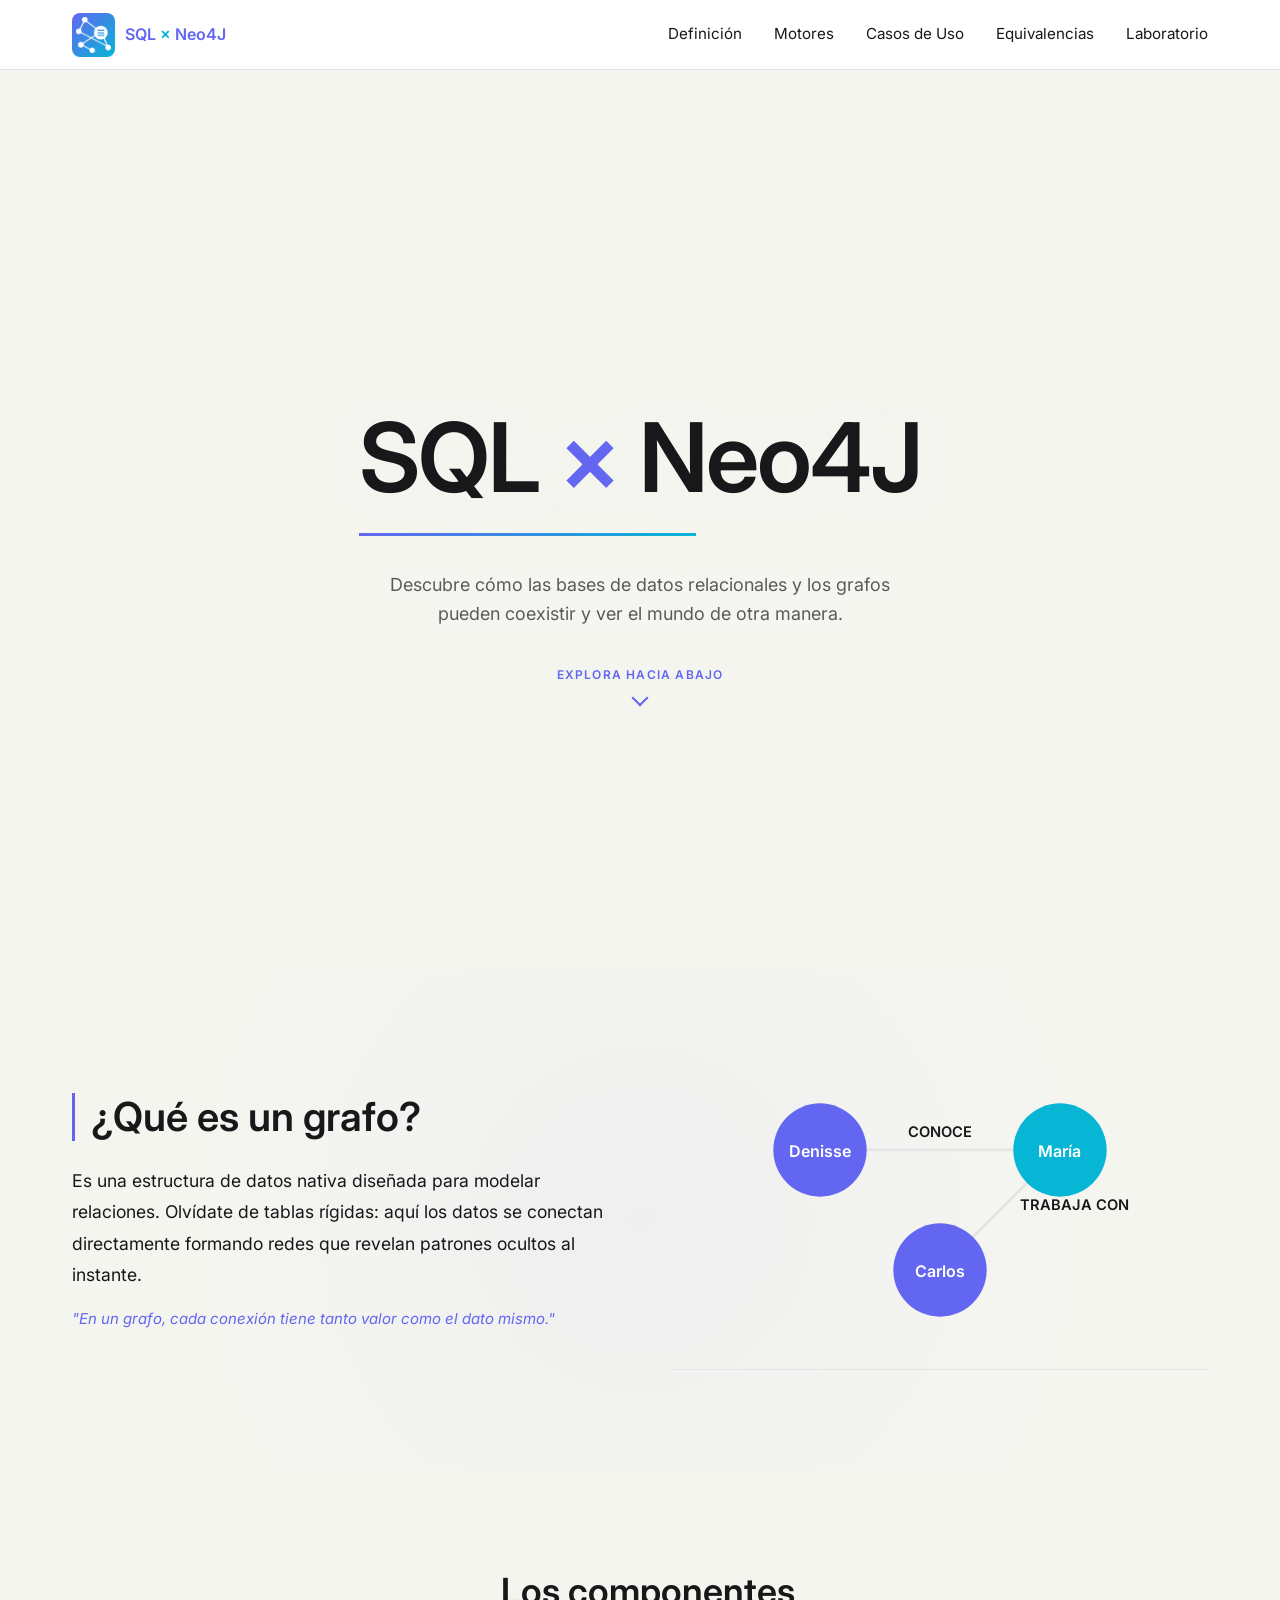
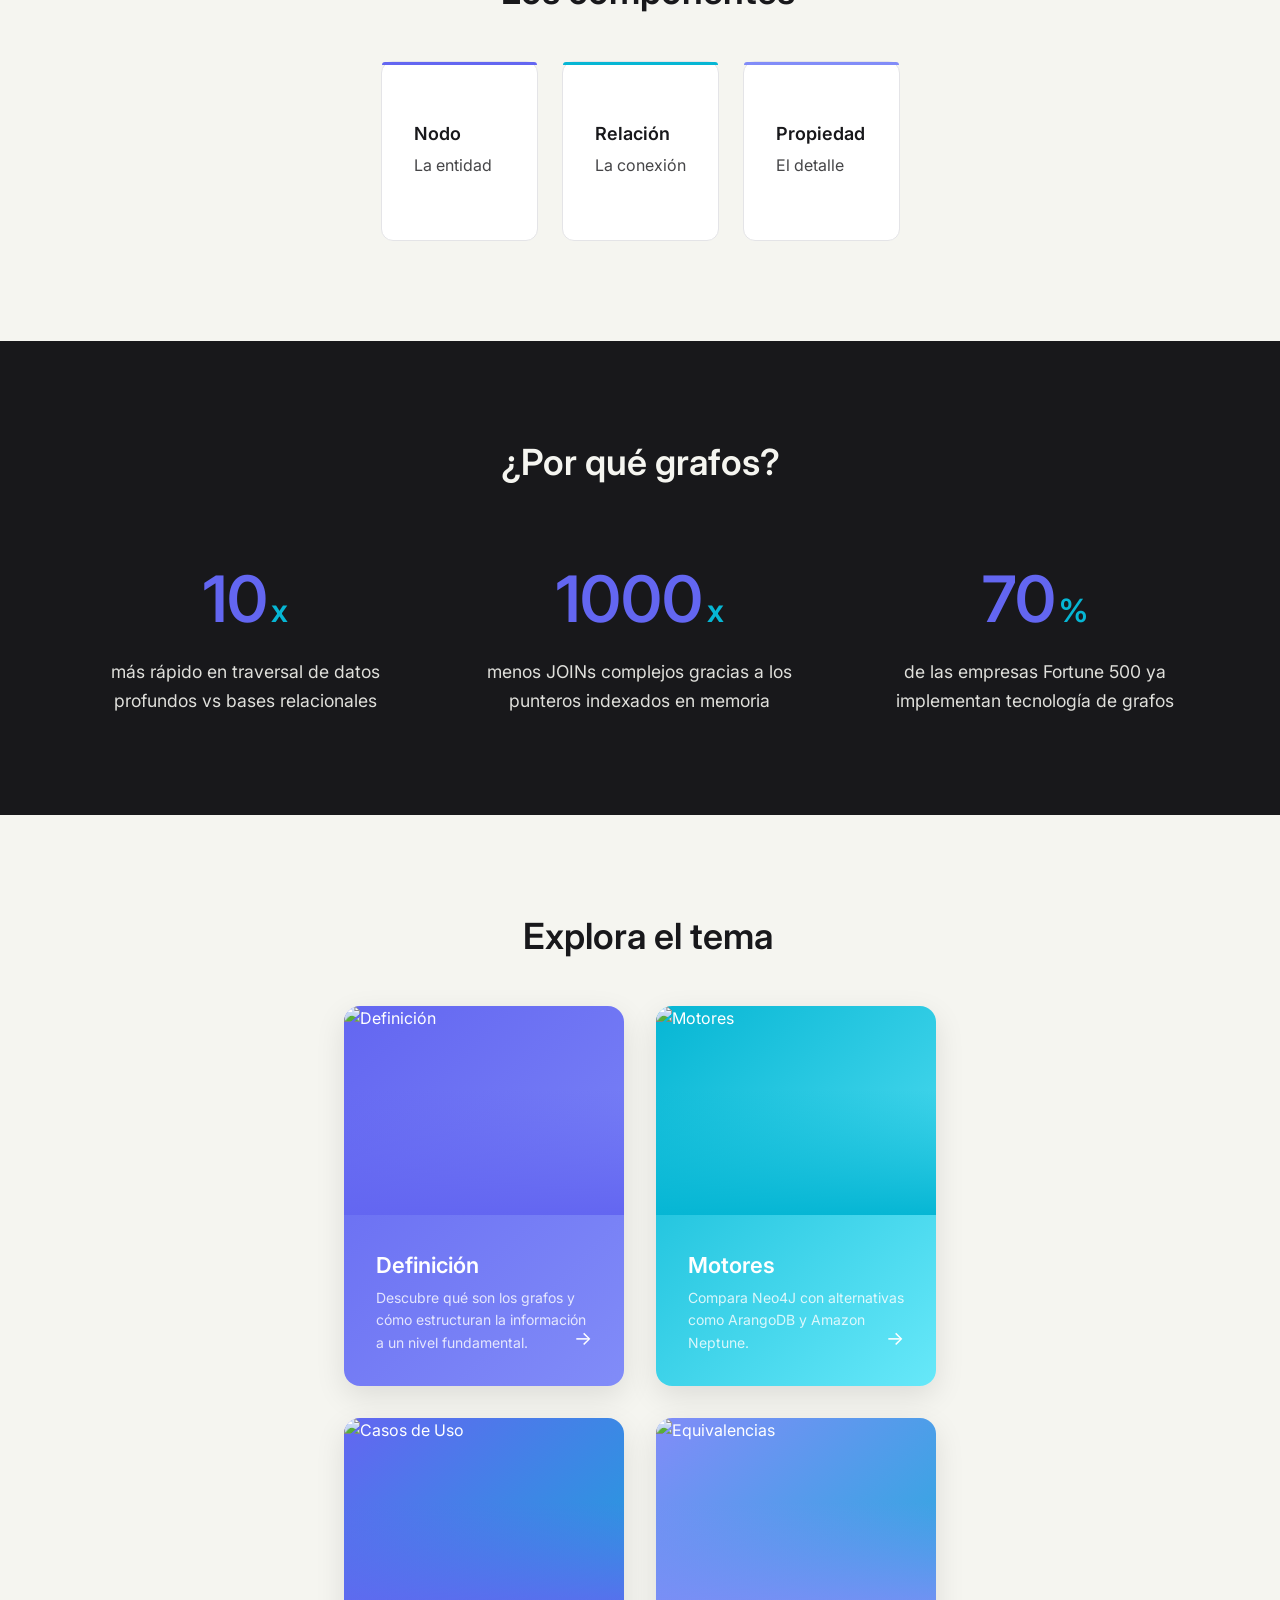
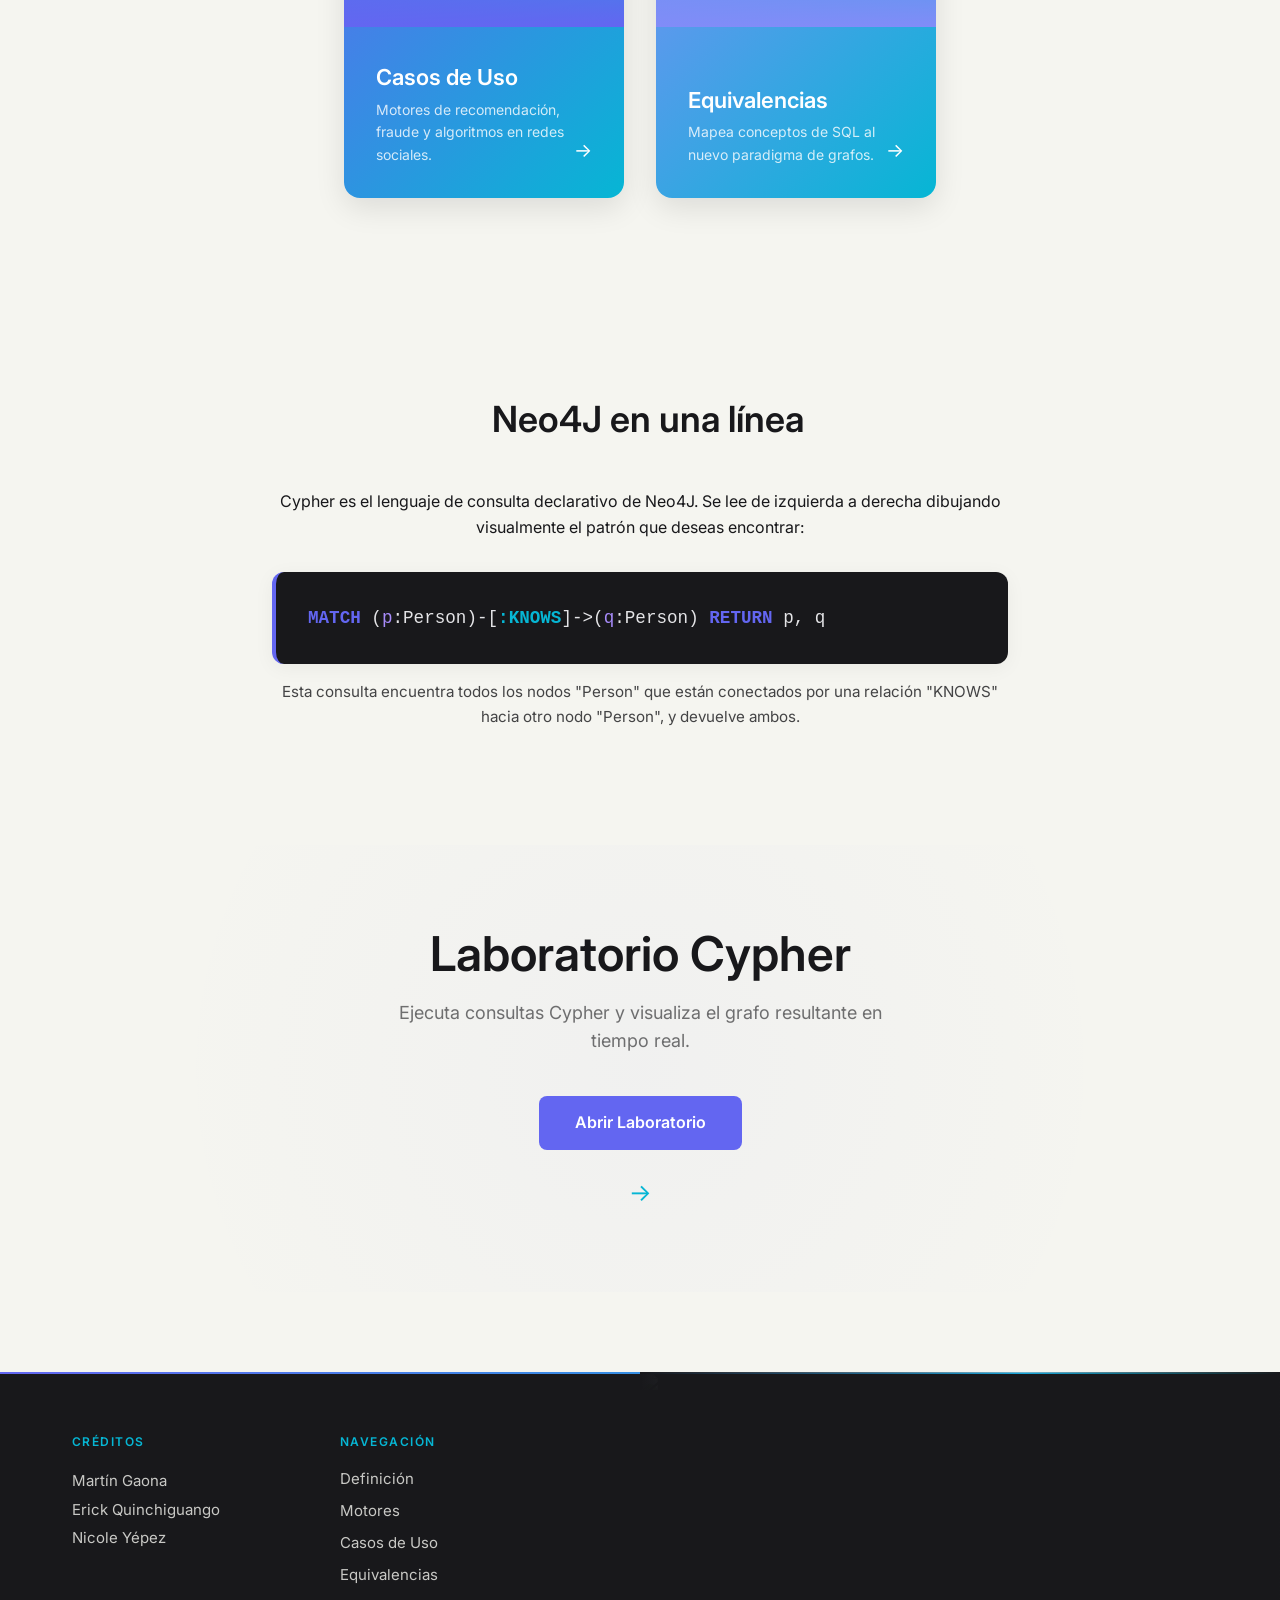
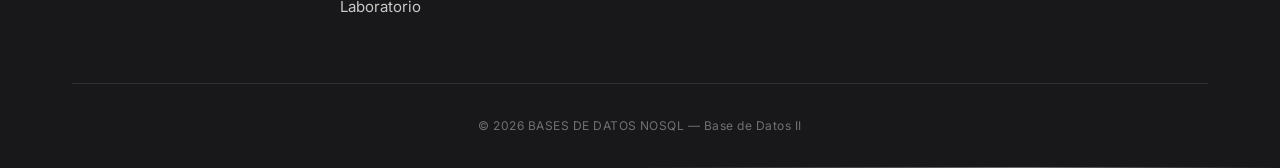
==== commit 77b0ff67: "día 2 - laboratorio cypher, rediseño completo todas las secciones" ====
--- a/index.html
+++ b/index.html
@@ -13,13 +13,19 @@
 <body>
     <header class="site-header">
         <div class="container header-container">
-            <a href="index.html" class="logo">Grafos & Neo4J</a>
+            <a href="index.html" class="logo">
+                <div class="logo-icon-wrapper">
+                    <img src="logo.png" alt="Logo" class="logo-img">
+                </div>
+                <span class="logo-text">SQL <span class="logo-accent">×</span> Neo4J</span>
+            </a>
             <button class="menu-toggle">☰</button>
             <nav class="nav-links">
                 <a href="pages/definicion.html">Definición</a>
                 <a href="pages/motores.html">Motores</a>
                 <a href="pages/casos-uso.html">Casos de Uso</a>
                 <a href="pages/equivalencias.html">Equivalencias</a>
+                <a href="pages/laboratorio.html">Laboratorio</a>
             </nav>
         </div>
     </header>
@@ -176,6 +182,15 @@
         <p style="opacity: 0.8; font-size: 0.95rem;">Esta consulta encuentra todos los nodos "Person" que están conectados por una relación "KNOWS" hacia otro nodo "Person", y devuelve ambos.</p>
     </section>
 
+    <section class="lab-cta-section">
+        <div class="container" style="text-align: center;">
+            <h2 style="font-size: clamp(2rem, 5vw, 3rem); font-weight: 600; margin-bottom: 1rem;">Laboratorio Cypher</h2>
+            <p style="color: var(--text-color); opacity: 0.6; font-size: 18px; max-width: 500px; margin: 0 auto 2.5rem;">Ejecuta consultas Cypher y visualiza el grafo resultante en tiempo real.</p>
+            <a href="pages/laboratorio.html" class="btn-lab-cta">Abrir Laboratorio</a>
+            <div class="chevron-pulse">→</div>
+        </div>
+    </section>
+
     <footer class="site-footer">
         <div class="footer-gradient-line"></div>
         <div class="footer-image-wrap">
@@ -197,6 +212,7 @@
                     <a href="pages/motores.html" class="page-link">Motores</a>
                     <a href="pages/casos-uso.html" class="page-link">Casos de Uso</a>
                     <a href="pages/equivalencias.html" class="page-link">Equivalencias</a>
+                    <a href="pages/laboratorio.html" class="page-link">Laboratorio</a>
                 </div>
             </div>
             <div class="footer-copyright">
--- a/css/styles.css
+++ b/css/styles.css
@@ -56,7 +56,7 @@
 }
 
 .site-header.elevated {
-  box-shadow: 0 4px 20px rgba(0,0,0,0.05);
+  box-shadow: 0 4px 20px rgba(0, 0, 0, 0.05);
 }
 
 .header-container {
@@ -67,9 +67,36 @@
 }
 
 .logo {
+  display: flex;
+  align-items: center;
+  text-decoration: none;
+}
+
+.logo-icon-wrapper {
+  background: linear-gradient(135deg, #6366F1 0%, #06B6D4 100%);
+  border-radius: 8px;
+  padding: 4px;
+  display: inline-flex;
+  align-items: center;
+  justify-content: center;
+}
+
+.logo-img {
+  height: 36px;
+  width: auto;
+  vertical-align: middle;
+  transition: height 0.3s ease;
+}
+
+.logo-text {
   font-weight: 600;
-  color: var(--primary);
-  font-size: 1.25rem;
+  font-size: 16px;
+  color: #6366F1;
+  margin-left: 10px;
+}
+
+.logo-accent {
+  color: #06B6D4;
 }
 
 .nav-links {
@@ -201,16 +228,39 @@
 
 
 
-h1, h2, h3, h4, h5, h6 {
+h1,
+h2,
+h3,
+h4,
+h5,
+h6 {
   font-weight: 600;
   line-height: 1.2;
 }
 
-h1 { font-size: 3rem; margin-bottom: 1rem; }
-h2 { font-size: 2.25rem; margin-bottom: 1rem; }
-h3 { font-size: 1.5rem; margin-bottom: 0.75rem; }
-p { margin-bottom: 1rem; }
-a { text-decoration: none; color: inherit; }
+h1 {
+  font-size: 3rem;
+  margin-bottom: 1rem;
+}
+
+h2 {
+  font-size: 2.25rem;
+  margin-bottom: 1rem;
+}
+
+h3 {
+  font-size: 1.5rem;
+  margin-bottom: 0.75rem;
+}
+
+p {
+  margin-bottom: 1rem;
+}
+
+a {
+  text-decoration: none;
+  color: inherit;
+}
 
 .container {
   width: 100%;
@@ -251,20 +301,36 @@
 }
 
 @keyframes expandWidth {
-  to { width: 60%; }
-}
-
-.animate-title, .animate-subtitle, .animate-cards {
+  to {
+    width: 60%;
+  }
+}
+
+.animate-title,
+.animate-subtitle,
+.animate-cards {
   opacity: 0;
   transform: translateY(20px);
   animation: fadeSlideUp 0.8s cubic-bezier(0.25, 0.8, 0.25, 1) forwards;
 }
-.animate-title { animation-delay: 0ms; }
-.animate-subtitle { animation-delay: 300ms; }
-.animate-cards { animation-delay: 600ms; }
+
+.animate-title {
+  animation-delay: 0ms;
+}
+
+.animate-subtitle {
+  animation-delay: 300ms;
+}
+
+.animate-cards {
+  animation-delay: 600ms;
+}
 
 @keyframes fadeSlideUp {
-  to { opacity: 1; transform: translateY(0); }
+  to {
+    opacity: 1;
+    transform: translateY(0);
+  }
 }
 
 .hero-subtitle {
@@ -302,14 +368,20 @@
   display: block;
 }
 
-.card, .detail-card, .engine-card, .use-case-card {
+.card,
+.detail-card,
+.engine-card,
+.use-case-card {
   transition: all 0.3s cubic-bezier(0.25, 0.8, 0.25, 1);
 }
 
-.card:hover, .detail-card:not(.flip-card):hover, .engine-card:hover, .use-case-card:hover {
+.card:hover,
+.detail-card:not(.flip-card):hover,
+.engine-card:hover,
+.use-case-card:hover {
   transform: translateY(-6px);
   border-color: var(--primary);
-  box-shadow: 0 10px 25px rgba(0,0,0,0.05);
+  box-shadow: 0 10px 25px rgba(0, 0, 0, 0.05);
 }
 
 .card h3 {
@@ -390,7 +462,8 @@
   transform: rotateY(180deg);
 }
 
-.flip-card-front, .flip-card-back {
+.flip-card-front,
+.flip-card-back {
   position: absolute;
   width: 100%;
   height: 100%;
@@ -409,7 +482,7 @@
 
 .flip-card-front:hover {
   border-color: var(--primary);
-  box-shadow: 0 10px 25px rgba(0,0,0,0.05);
+  box-shadow: 0 10px 25px rgba(0, 0, 0, 0.05);
   transform: translateY(-6px);
 }
 
@@ -445,9 +518,20 @@
 }
 
 @keyframes borderGlowPulse {
-  0% { box-shadow: 0 0 0 0 rgba(99, 102, 241, 0.4); border-color: var(--border-color); }
-  50% { box-shadow: 0 0 15px 5px rgba(99, 102, 241, 0.6); border-color: var(--primary); }
-  100% { box-shadow: 0 0 0 0 rgba(99, 102, 241, 0.4); border-color: var(--border-color); }
+  0% {
+    box-shadow: 0 0 0 0 rgba(99, 102, 241, 0.4);
+    border-color: var(--border-color);
+  }
+
+  50% {
+    box-shadow: 0 0 15px 5px rgba(99, 102, 241, 0.6);
+    border-color: var(--primary);
+  }
+
+  100% {
+    box-shadow: 0 0 0 0 rgba(99, 102, 241, 0.4);
+    border-color: var(--border-color);
+  }
 }
 
 .engine-card.featured {
@@ -497,9 +581,17 @@
   gap: 2rem;
 }
 
-.use-case-item.fade-up:nth-child(1) { transition-delay: 100ms; }
-.use-case-item.fade-up:nth-child(2) { transition-delay: 200ms; }
-.use-case-item.fade-up:nth-child(3) { transition-delay: 300ms; }
+.use-case-item.fade-up:nth-child(1) {
+  transition-delay: 100ms;
+}
+
+.use-case-item.fade-up:nth-child(2) {
+  transition-delay: 200ms;
+}
+
+.use-case-item.fade-up:nth-child(3) {
+  transition-delay: 300ms;
+}
 
 .use-case-card {
   background: var(--surface);
@@ -580,7 +672,9 @@
 }
 
 @keyframes drawLine {
-  to { stroke-dashoffset: 0; }
+  to {
+    stroke-dashoffset: 0;
+  }
 }
 
 .comparison-table {
@@ -593,7 +687,8 @@
   margin-bottom: 3rem;
 }
 
-.comparison-table th, .comparison-table td {
+.comparison-table th,
+.comparison-table td {
   padding: 1.5rem;
   text-align: left;
   border-bottom: 1px solid var(--border-color);
@@ -660,15 +755,29 @@
   flex-wrap: wrap;
 }
 
-.sql-to-graph-anim > * {
+.sql-to-graph-anim>* {
   opacity: 0;
   transform: translateX(-20px);
   transition: opacity 0.5s ease, transform 0.5s ease;
 }
 
-.fade-up.visible .sql-step-1 { transition-delay: 0ms; opacity: 1; transform: translateX(0); }
-.fade-up.visible .sql-step-2 { transition-delay: 400ms; opacity: 1; transform: translateX(0); }
-.fade-up.visible .sql-step-3 { transition-delay: 800ms; opacity: 1; transform: translateX(0); }
+.fade-up.visible .sql-step-1 {
+  transition-delay: 0ms;
+  opacity: 1;
+  transform: translateX(0);
+}
+
+.fade-up.visible .sql-step-2 {
+  transition-delay: 400ms;
+  opacity: 1;
+  transform: translateX(0);
+}
+
+.fade-up.visible .sql-step-3 {
+  transition-delay: 800ms;
+  opacity: 1;
+  transform: translateX(0);
+}
 
 .anim-step {
   padding: 1rem 2rem;
@@ -689,15 +798,35 @@
 }
 
 @keyframes pulse {
-  0% { transform: scale(1); opacity: 0.5; }
-  50% { transform: scale(1.2); opacity: 1; }
-  100% { transform: scale(1); opacity: 0.5; }
+  0% {
+    transform: scale(1);
+    opacity: 0.5;
+  }
+
+  50% {
+    transform: scale(1.2);
+    opacity: 1;
+  }
+
+  100% {
+    transform: scale(1);
+    opacity: 0.5;
+  }
 }
 
 @media (max-width: 768px) {
-  h1 { font-size: 2.25rem; }
-  h2 { font-size: 1.75rem; }
-  
+  .logo-img {
+    height: 28px;
+  }
+
+  h1 {
+    font-size: 2.25rem;
+  }
+
+  h2 {
+    font-size: 1.75rem;
+  }
+
   .nav-links {
     display: none;
     position: absolute;
@@ -708,14 +837,14 @@
     flex-direction: column;
     padding: 1rem 0;
     border-bottom: 1px solid var(--border-color);
-    box-shadow: 0 4px 10px rgba(0,0,0,0.05);
-  }
-  
+    box-shadow: 0 4px 10px rgba(0, 0, 0, 0.05);
+  }
+
   .nav-links.active {
     display: flex;
     text-align: center;
   }
-  
+
   .menu-toggle {
     display: block;
   }
@@ -735,23 +864,25 @@
   .footer-col {
     align-items: center;
   }
-  
+
   .nav-cards {
     grid-template-columns: 1fr;
   }
-  
+
   .engine-card.featured {
     transform: none;
   }
+
   .engine-card.featured:hover {
     transform: translateY(-6px);
   }
-  
+
   .sql-to-graph-anim {
     flex-direction: column;
   }
-  
-  .comparison-table th, .comparison-table td {
+
+  .comparison-table th,
+  .comparison-table td {
     padding: 1rem;
   }
 }
@@ -778,7 +909,8 @@
   transition: opacity 0.8s cubic-bezier(0.25, 0.8, 0.25, 1), transform 0.8s cubic-bezier(0.25, 0.8, 0.25, 1);
 }
 
-.slide-left.visible, .slide-right.visible {
+.slide-left.visible,
+.slide-right.visible {
   opacity: 1;
   transform: translateX(0);
 }
@@ -811,6 +943,330 @@
   grid-template-columns: repeat(auto-fit, minmax(250px, 1fr));
   gap: 3rem;
   text-align: center;
+}
+
+.mode-toggle {
+  display: flex;
+  justify-content: center;
+  gap: 20px;
+  margin-bottom: 40px;
+}
+
+.mode-card {
+  width: 220px;
+  height: 80px;
+  border-radius: 16px;
+  border: 2px solid #E4E4E7;
+  background: #fff;
+  cursor: pointer;
+  display: flex;
+  align-items: center;
+  padding: 0 24px;
+  gap: 16px;
+  transition: all 0.25s;
+  text-align: left;
+}
+
+.mode-card:hover {
+  border-color: #6366F1;
+  transform: translateY(-2px);
+}
+
+/* Active State SQL */
+.mode-card.active-sql {
+  background: linear-gradient(135deg, #1E1E2E, #2A2A3E);
+  border-color: #6366F1;
+}
+
+.mode-card.active-sql .sql-bar {
+  background: #6366F1;
+}
+
+.mode-card.active-sql .card-label-main {
+  color: #fff;
+}
+
+.mode-card.active-sql .card-label-sub {
+  color: #fff;
+  opacity: 0.7;
+}
+
+/* Active State Nodos */
+.mode-card.active-nodes {
+  background: linear-gradient(135deg, #6366F1, #4F46E5);
+  border-color: #06B6D4;
+}
+
+.mode-card.active-nodes .node-svg circle,
+.mode-card.active-nodes .node-svg line {
+  stroke: #fff;
+  fill: #fff;
+}
+
+.mode-card.active-nodes .card-label-main {
+  color: #fff;
+}
+
+.mode-card.active-nodes .card-label-sub {
+  color: #fff;
+  opacity: 0.7;
+}
+
+.mode-card.active-comparar {
+  background: linear-gradient(135deg, #0F172A, #1E1E2E);
+  border-color: #F59E0B;
+}
+
+.mode-card.active-comparar .card-label-main {
+  color: #fff;
+}
+
+.mode-card.active-comparar .card-label-sub {
+  color: #fff;
+  opacity: 0.7;
+}
+
+.mode-card.active-comparar .comp-icon-rect {
+  border-color: #F59E0B;
+}
+
+/* Icons */
+.sql-icon-bars {
+  display: flex;
+  flex-direction: column;
+  gap: 5px;
+}
+
+.sql-bar {
+  height: 2px;
+  background: #C7D2FE;
+  border-radius: 1px;
+  transition: background 0.25s;
+}
+
+.card-label-main {
+  display: block;
+  font-size: 20px;
+  font-weight: 700;
+  color: #18181B;
+  line-height: 1;
+}
+
+.card-label-sub {
+  display: block;
+  font-size: 11px;
+  text-transform: uppercase;
+  color: #18181B;
+  margin-top: 4px;
+}
+
+/* SQL Panel Rebuild */
+.sql-ide-v2 {
+  display: none;
+  background: #1E1E2E;
+  border-radius: 16px;
+  height: 560px;
+  overflow: hidden;
+  flex-direction: column;
+}
+
+.ide-top-v2 {
+  background: #13131F;
+  height: 42px;
+  display: flex;
+  align-items: center;
+  padding: 0 20px;
+  gap: 16px;
+}
+
+.ide-dots-v2 {
+  display: flex;
+  gap: 6px;
+}
+
+.dot-v2 {
+  width: 12px;
+  height: 12px;
+  border-radius: 50%;
+}
+
+.dot-red {
+  background: #FF5F57;
+}
+
+.dot-yellow {
+  background: #FFBD2E;
+}
+
+.dot-green {
+  background: #28C840;
+}
+
+.ide-tab-v2 {
+  font-family: monospace;
+  font-size: 13px;
+  background: #2A2A3E;
+  color: #A9B1D6;
+  padding: 4px 16px;
+  border-radius: 4px 4px 0 0;
+  height: 30px;
+  display: flex;
+  align-items: center;
+  margin-top: 12px;
+}
+
+.ide-pills-v2 {
+  margin-left: auto;
+  display: flex;
+  gap: 8px;
+}
+
+.pill-v2 {
+  background: #2A2A3E;
+  color: #A9B1D6;
+  border: none;
+  border-radius: 20px;
+  padding: 4px 14px;
+  font-size: 12px;
+  cursor: pointer;
+  transition: all 0.2s;
+}
+
+.pill-v2.active {
+  background: #6366F1;
+  color: white;
+}
+
+.ide-main-v2 {
+  display: flex;
+  height: calc(560px - 42px);
+  border-top: 1px solid #2A2A3E;
+}
+
+.ide-col-left {
+  width: 55%;
+  display: flex;
+  background: #1E1E2E;
+  border-right: 1px solid #2A2A3E;
+  padding: 20px 0;
+}
+
+.ide-line-nums {
+  width: 36px;
+  background: #13131F;
+  color: #3D3D5C;
+  font-family: monospace;
+  font-size: 13px;
+  text-align: right;
+  padding: 0 12px;
+  line-height: 22px;
+  user-select: none;
+}
+
+.ide-query-view {
+  flex: 1;
+  padding: 0 20px;
+  line-height: 22px;
+  font-family: monospace;
+  font-size: 13px;
+  white-space: pre;
+  color: #E2E8F0;
+  overflow-x: auto;
+}
+
+.ide-col-right {
+  width: 45%;
+  background: #181825;
+  display: flex;
+  flex-direction: column;
+  position: relative;
+}
+
+.ide-table-v2 {
+  width: 100%;
+  border-collapse: collapse;
+}
+
+.ide-table-v2 th {
+  background: #2A2A3E;
+  color: #06B6D4;
+  font-size: 11px;
+  text-transform: uppercase;
+  letter-spacing: 0.1em;
+  text-align: left;
+  padding: 10px 20px;
+}
+
+.ide-table-v2 td {
+  padding: 10px 20px;
+  color: #E2E8F0;
+  font-size: 13px;
+  border-bottom: 1px solid #2A2A3E;
+}
+
+.ide-table-v2 tr:nth-child(even) td {
+  background: #1E1E2E;
+}
+
+.ide-table-v2 tr:nth-child(odd) td {
+  background: #20202E;
+}
+
+.ide-table-v2 tr:last-child td {
+  border-bottom: none;
+}
+
+.ide-status-v2 {
+  margin-top: auto;
+  background: #13131F;
+  padding: 6px 16px;
+  font-family: monospace;
+  font-size: 11px;
+  color: #4A4A6A;
+}
+
+/* Syntax Highlighting */
+.sq-kw {
+  color: #6366F1;
+  font-weight: 600;
+}
+
+.sq-tbl {
+  color: #06B6D4;
+}
+
+.sq-col {
+  color: #E2E8F0;
+}
+
+.sq-punc {
+  color: #6B7280;
+}
+
+.fade-v2 {
+  transition: opacity 0.15s ease;
+}
+
+@media (max-width: 992px) {
+  .mode-toggle {
+    flex-direction: column;
+    align-items: center;
+  }
+
+  .ide-main-v2 {
+    flex-direction: column;
+    height: auto;
+  }
+
+  .ide-col-left,
+  .ide-col-right {
+    width: 100%;
+    height: auto;
+  }
+
+  .sql-ide-v2 {
+    height: auto;
+  }
 }
 
 .stat-number {
@@ -859,7 +1315,7 @@
   flex-direction: column;
   justify-content: flex-start;
   padding: 0;
-  box-shadow: 0 10px 30px rgba(0,0,0,0.1);
+  box-shadow: 0 10px 30px rgba(0, 0, 0, 0.1);
   transform-style: preserve-3d;
   will-change: transform;
 }
@@ -889,15 +1345,37 @@
   z-index: 2;
 }
 
-.tilt-def .tilt-gradient-overlay { background: linear-gradient(to bottom, transparent 40%, #6366F1 100%); }
-.tilt-mot .tilt-gradient-overlay { background: linear-gradient(to bottom, transparent 40%, #06B6D4 100%); }
-.tilt-use .tilt-gradient-overlay { background: linear-gradient(to bottom, transparent 40%, #6366F1 100%); }
-.tilt-eq .tilt-gradient-overlay { background: linear-gradient(to bottom, transparent 40%, #818CF8 100%); }
-
-.tilt-def { background: linear-gradient(135deg, #6366F1 0%, #818CF8 100%); }
-.tilt-mot { background: linear-gradient(135deg, #06B6D4 0%, #67E8F9 100%); }
-.tilt-use { background: linear-gradient(135deg, #6366F1 0%, #06B6D4 100%); }
-.tilt-eq { background: linear-gradient(135deg, #818CF8 0%, #06B6D4 100%); }
+.tilt-def .tilt-gradient-overlay {
+  background: linear-gradient(to bottom, transparent 40%, #6366F1 100%);
+}
+
+.tilt-mot .tilt-gradient-overlay {
+  background: linear-gradient(to bottom, transparent 40%, #06B6D4 100%);
+}
+
+.tilt-use .tilt-gradient-overlay {
+  background: linear-gradient(to bottom, transparent 40%, #6366F1 100%);
+}
+
+.tilt-eq .tilt-gradient-overlay {
+  background: linear-gradient(to bottom, transparent 40%, #818CF8 100%);
+}
+
+.tilt-def {
+  background: linear-gradient(135deg, #6366F1 0%, #818CF8 100%);
+}
+
+.tilt-mot {
+  background: linear-gradient(135deg, #06B6D4 0%, #67E8F9 100%);
+}
+
+.tilt-use {
+  background: linear-gradient(135deg, #6366F1 0%, #06B6D4 100%);
+}
+
+.tilt-eq {
+  background: linear-gradient(135deg, #818CF8 0%, #06B6D4 100%);
+}
 
 .tilt-content {
   position: relative;
@@ -961,14 +1439,24 @@
   box-shadow: var(--shadow);
 }
 
-.code-kw { color: var(--primary); font-weight: bold; }
-.code-rel { color: var(--secondary); font-weight: bold; }
-.code-node { color: #A78BFA; } 
+.code-kw {
+  color: var(--primary);
+  font-weight: bold;
+}
+
+.code-rel {
+  color: var(--secondary);
+  font-weight: bold;
+}
+
+.code-node {
+  color: #A78BFA;
+}
 
 .footer-copyright {
   grid-column: 1 / -1;
   text-align: center;
-  border-top: 1px solid rgba(255,255,255,0.1);
+  border-top: 1px solid rgba(255, 255, 255, 0.1);
   padding-top: 2rem;
   margin-top: 1rem;
   font-size: 12px;
@@ -1015,7 +1503,7 @@
   font-weight: 600;
   letter-spacing: -0.02em;
   color: #18181B;
-  text-shadow: 0 2px 40px rgba(245,245,240,0.9);
+  text-shadow: 0 2px 40px rgba(245, 245, 240, 0.9);
 }
 
 .accent-x {
@@ -1029,7 +1517,7 @@
   color: rgba(24, 24, 27, 0.7);
   font-size: 18px;
   text-align: center;
-  text-shadow: 0 1px 20px rgba(245,245,240,1);
+  text-shadow: 0 1px 20px rgba(245, 245, 240, 1);
 }
 
 .scroll-cta {
@@ -1060,8 +1548,15 @@
 }
 
 @keyframes bounceDown {
-  0%, 100% { transform: translateY(0) rotate(45deg); }
-  50% { transform: translateY(6px) rotate(45deg); }
+
+  0%,
+  100% {
+    transform: translateY(0) rotate(45deg);
+  }
+
+  50% {
+    transform: translateY(6px) rotate(45deg);
+  }
 }
 
 /* Interactive Cards Grid */
@@ -1092,7 +1587,7 @@
 
 .component-card:hover {
   transform: translateY(-6px);
-  box-shadow: 0 12px 32px rgba(99,102,241,0.10);
+  box-shadow: 0 12px 32px rgba(99, 102, 241, 0.10);
 }
 
 .component-card::before {
@@ -1106,9 +1601,17 @@
   border-top-right-radius: var(--radius);
 }
 
-.component-card.nodo-card::before { background-color: #6366F1; }
-.component-card.rel-card::before { background-color: #06B6D4; }
-.component-card.prop-card::before { background-color: #818CF8; }
+.component-card.nodo-card::before {
+  background-color: #6366F1;
+}
+
+.component-card.rel-card::before {
+  background-color: #06B6D4;
+}
+
+.component-card.prop-card::before {
+  background-color: #818CF8;
+}
 
 .component-card h3 {
   font-size: 18px;
@@ -1136,3 +1639,646 @@
   display: block;
 }
 
+/* Cypher Lab Section */
+.cypher-lab-section {
+  background: radial-gradient(circle at center, rgba(99, 102, 241, 0.03) 0%, transparent 70%);
+  padding: 80px 0;
+}
+
+.lab-container {
+  display: flex;
+  background: #FFFFFF;
+  border: 1px solid #E4E4E7;
+  border-radius: 16px;
+  overflow: hidden;
+  box-shadow: 0 10px 30px rgba(0, 0, 0, 0.04);
+  max-width: 1000px;
+  margin: 0 auto;
+  min-height: 420px;
+}
+
+.lab-left {
+  width: 40%;
+  padding: 24px;
+  border-right: 1px solid #E4E4E7;
+  display: flex;
+  flex-direction: column;
+  gap: 16px;
+}
+
+.lab-right {
+  width: 60%;
+  position: relative;
+  background: #FAFAFA;
+}
+
+.lab-label {
+  font-size: 11px;
+  text-transform: uppercase;
+  color: #6366F1;
+  letter-spacing: 0.12em;
+  font-weight: 600;
+}
+
+.query-editor {
+  background: #1E1E2E;
+  color: #F8F8F2;
+  font-family: 'JetBrains Mono', 'Fira Code', monospace;
+  font-size: 14px;
+  padding: 16px;
+  border-radius: 8px;
+  border: none;
+  resize: none;
+  height: 120px;
+  width: 100%;
+  outline: none;
+  line-height: 1.5;
+}
+
+.preset-pills {
+  display: flex;
+  gap: 8px;
+  flex-wrap: wrap;
+}
+
+.preset-btn {
+  border: 1px solid #6366F1;
+  color: #6366F1;
+  background: transparent;
+  border-radius: 20px;
+  padding: 4px 14px;
+  font-size: 12px;
+  cursor: pointer;
+  transition: all 0.2s ease;
+  font-weight: 500;
+}
+
+.preset-btn:hover,
+.preset-btn.active {
+  background: #6366F1;
+  color: #FFFFFF;
+}
+
+.execute-btn {
+  width: 100%;
+  background: #6366F1;
+  color: #FFFFFF;
+  border: none;
+  border-radius: 8px;
+  font-weight: 600;
+  padding: 12px;
+  cursor: pointer;
+  transition: background 0.2s, transform 0.1s;
+}
+
+.execute-btn:hover {
+  background: #4F46E5;
+}
+
+.execute-btn:active {
+  transform: scale(0.98);
+}
+
+.execute-btn.executing {
+  animation: pulseBtn 0.8s infinite;
+  opacity: 0.9;
+}
+
+@keyframes pulseBtn {
+  0% {
+    opacity: 0.8;
+  }
+
+  50% {
+    opacity: 1;
+  }
+
+  100% {
+    opacity: 0.8;
+  }
+}
+
+.query-explanation {
+  font-size: 13px;
+  color: #71717A;
+  line-height: 1.4;
+  min-height: 40px;
+}
+
+#vis-lab {
+  width: 100%;
+  height: 100%;
+  min-height: 420px;
+  transition: opacity 0.2s ease;
+}
+
+/* Lab CTA Section */
+.lab-cta-section {
+  padding: 80px 0;
+  background: radial-gradient(circle at center, rgba(99, 102, 241, 0.03) 0%, transparent 70%);
+}
+
+.btn-lab-cta {
+  display: inline-block;
+  background: #6366F1;
+  color: #FFFFFF;
+  padding: 14px 36px;
+  border-radius: 8px;
+  font-weight: 600;
+  font-size: 16px;
+  transition: all 0.2s ease;
+  text-decoration: none;
+}
+
+.btn-lab-cta:hover {
+  background: #4F46E5;
+  box-shadow: 0 4px 15px rgba(99, 102, 241, 0.3);
+  transform: translateY(-2px);
+}
+
+.chevron-pulse {
+  margin-top: 1.5rem;
+  font-size: 1.5rem;
+  color: #06B6D4;
+  animation: chevronPulse 2s infinite;
+}
+
+@keyframes chevronPulse {
+  0% {
+    transform: translateX(0);
+    opacity: 0.5;
+  }
+
+  50% {
+    transform: translateX(10px);
+    opacity: 1;
+  }
+
+  100% {
+    transform: translateX(0);
+    opacity: 0.5;
+  }
+}
+
+/* Standalone Lab Adjustments */
+.lab-page-container {
+  padding: 60px 0;
+  min-height: calc(100vh - 200px);
+}
+
+/* Overhaul Styles */
+.lab-steps {
+  display: flex;
+  align-items: center;
+  justify-content: center;
+  gap: 20px;
+  margin-top: 2rem;
+}
+
+.step-item {
+  display: flex;
+  align-items: center;
+  gap: 10px;
+}
+
+.step-circle {
+  width: 24px;
+  height: 24px;
+  border-radius: 50%;
+  background: var(--primary);
+  color: white;
+  display: flex;
+  align-items: center;
+  justify-content: center;
+  font-size: 12px;
+  font-weight: 700;
+}
+
+.step-text {
+  font-size: 13px;
+  color: #71717A;
+}
+
+.step-line {
+  flex-grow: 1;
+  height: 1px;
+  border-top: 1px dashed var(--primary);
+  opacity: 0.3;
+  width: 40px;
+}
+
+.lab-card-new {
+  background: #FFFFFF;
+  border-radius: 20px;
+  box-shadow: 0 8px 40px rgba(99, 102, 241, 0.10);
+  overflow: hidden;
+  display: flex;
+  height: 560px;
+  margin-top: 3rem;
+}
+
+.lab-panel-left {
+  width: 40%;
+  background: #1E1E2E;
+  padding: 32px;
+  display: flex;
+  flex-direction: column;
+  gap: 20px;
+  height: 560px;
+  overflow: hidden;
+}
+
+.lab-panel-right {
+  width: 60%;
+  background: #F8F7FF;
+  display: flex;
+  flex-direction: column;
+  position: relative;
+  height: 560px;
+  overflow: hidden;
+}
+
+.lab-panel-divider {
+  width: 1px;
+  background: #E4E4E7;
+}
+
+.ide-label {
+  font-size: 11px;
+  text-transform: uppercase;
+  letter-spacing: 0.15em;
+  color: #06B6D4;
+  font-weight: 600;
+}
+
+.ide-label.muted {
+  color: #71717A;
+  margin-top: 10px;
+}
+
+.query-pill-card {
+  width: 100%;
+  background: #2A2A3E;
+  border: none;
+  border-radius: 8px;
+  padding: 12px 16px;
+  color: white;
+  text-align: left;
+  cursor: pointer;
+  transition: all 0.2s ease;
+  display: flex;
+  align-items: center;
+  gap: 12px;
+  border-left: 3px solid transparent;
+}
+
+.query-pill-card:hover {
+  background: #32324D;
+}
+
+.query-pill-card.active {
+  background: #363650;
+  border-left-width: 4px;
+}
+
+.query-pill-card .query-icon {
+  font-family: monospace;
+  font-size: 12px;
+  color: #06B6D4;
+  opacity: 0.7;
+}
+
+.pill-personas {
+  border-left-color: #6366F1;
+}
+
+.pill-peliculas {
+  border-left-color: #06B6D4;
+}
+
+.pill-fraude {
+  border-left-color: #818CF8;
+}
+
+.pill-personas.active {
+  border-left-color: #818CF8;
+}
+
+.pill-peliculas.active {
+  border-left-color: #22D3EE;
+}
+
+.pill-fraude.active {
+  border-left-color: #A5B4FC;
+}
+
+.ide-editor {
+  background: #13131F;
+  color: #A9B1D6;
+  font-family: 'JetBrains Mono', 'Fira Code', monospace;
+  font-size: 13px;
+  padding: 16px;
+  border-radius: 8px;
+  border: none;
+  resize: none;
+  height: 110px;
+  width: 100%;
+  outline: none;
+}
+
+.ide-editor:focus {
+  outline: 1px solid #6366F1;
+}
+
+.btn-execute-new {
+  background: linear-gradient(135deg, #6366F1, #06B6D4);
+  color: white;
+  font-weight: 700;
+  font-size: 15px;
+  padding: 14px;
+  border-radius: 10px;
+  border: none;
+  cursor: pointer;
+  transition: all 0.2s ease;
+  display: flex;
+  align-items: center;
+  justify-content: center;
+  gap: 10px;
+}
+
+.btn-execute-new:hover {
+  filter: brightness(1.1);
+  transform: scale(1.02);
+}
+
+.explanation-box {
+  background: #2A2A3E;
+  border-radius: 8px;
+  padding: 12px 16px;
+  color: #A9B1D6;
+  font-size: 13px;
+  line-height: 1.6;
+  border-left: 3px solid #06B6D4;
+}
+
+.vis-top-bar {
+  background: white;
+  border-bottom: 1px solid #E4E4E7;
+  padding: 12px 24px;
+  font-size: 12px;
+  color: #6366F1;
+  font-weight: 600;
+}
+
+.vis-bottom-bar {
+  border-top: 1px solid #E4E4E7;
+  padding: 8px;
+  text-align: center;
+  font-size: 12px;
+  color: #71717A;
+  font-style: italic;
+  background: white;
+}
+
+#vis-lab-new {
+  width: 100%;
+  height: 460px;
+}
+
+.spinner {
+  width: 18px;
+  height: 18px;
+  border: 2px solid rgba(255, 255, 255, 0.3);
+  border-top-color: white;
+  border-radius: 50%;
+  animation: spin 0.8s linear infinite;
+  display: none;
+}
+
+@keyframes spin {
+  to {
+    transform: rotate(360deg);
+  }
+}
+
+.btn-execute-new.executing .spinner {
+  display: block;
+}
+
+.back-link:hover {
+  color: var(--primary) !important;
+  opacity: 1 !important;
+}
+
+@media (max-width: 992px) {
+  .lab-card-new {
+    flex-direction: column;
+  }
+
+  .lab-panel-left,
+  .lab-panel-right {
+    width: 100%;
+  }
+
+  #vis-lab-new {
+    height: 350px;
+    min-height: 350px;
+  }
+}
+
+.sql-run-btn {
+  background: #28C840;
+  border-radius: 6px;
+  padding: 5px 14px;
+  display: flex;
+  align-items: center;
+  gap: 6px;
+  border: none;
+  cursor: pointer;
+  transition: filter 0.15s;
+}
+
+.sql-run-btn:hover {
+  filter: brightness(1.15);
+}
+
+.sql-run-btn .run-icon {
+  color: white;
+  font-size: 10px;
+}
+
+.sql-run-btn .run-text {
+  font-family: monospace;
+  font-size: 13px;
+  color: white;
+  font-weight: 600;
+}
+
+.ide-query-view {
+  user-select: text;
+  -webkit-user-select: text;
+  -moz-user-select: text;
+  -ms-user-select: text;
+  cursor: text;
+}
+
+.sql-overlay {
+  position: absolute;
+  top: 0;
+  left: 0;
+  right: 0;
+  bottom: 27px;
+  background: rgba(24, 24, 37, 0.6);
+  display: flex;
+  align-items: center;
+  justify-content: center;
+  opacity: 0;
+  pointer-events: none;
+  transition: opacity 150ms ease;
+  z-index: 10;
+}
+
+.sql-overlay.active {
+  opacity: 1;
+  pointer-events: all;
+}
+
+.sql-spinner-wrap {
+  display: flex;
+  align-items: center;
+  gap: 12px;
+}
+
+.sql-spinner {
+  width: 20px;
+  height: 20px;
+  border: 2px solid #6366F1;
+  border-top: 2px solid transparent;
+  border-radius: 50%;
+  animation: rotate 0.7s linear infinite;
+}
+
+@keyframes rotate {
+  to {
+    transform: rotate(360deg);
+  }
+}
+
+.sql-spinner-text {
+  font-family: monospace;
+  font-size: 12px;
+  color: #A9B1D6;
+}
+
+@keyframes sqlTableFadeIn {
+  from {
+    opacity: 0;
+  }
+  to {
+    opacity: 1;
+  }
+}
+
+.sql-table-fade-in {
+  animation: sqlTableFadeIn 200ms ease forwards;
+}
+
+.sql-placeholder {
+  display: flex;
+  align-items: center;
+  justify-content: center;
+  position: absolute;
+  top: 0;
+  left: 0;
+  width: 100%;
+  height: 100%;
+  background: #181825;
+  font-family: monospace;
+  font-size: 13px;
+  color: #3D3D5C;
+  font-style: italic;
+  z-index: 5;
+}
+
+.cy-kw {
+  color: #6366F1;
+  font-weight: 600;
+}
+
+.cy-punc {
+  color: #A9B1D6;
+}
+
+.cy-lbl {
+  color: #06B6D4;
+}
+
+.cy-rel {
+  color: #F59E0B;
+}
+
+.cy-var {
+  color: #E2E8F0;
+}
+
+.neo-tool-btn {
+  width: 32px;
+  height: 32px;
+  background: rgba(255, 255, 255, 0.05);
+  border: none;
+  border-radius: 6px;
+  color: #A9B1D6;
+  display: flex;
+  align-items: center;
+  justify-content: center;
+  cursor: pointer;
+  font-family: monospace;
+  font-size: 14px;
+  font-weight: bold;
+  transition: background 0.15s, color 0.15s;
+}
+
+.neo-tool-btn:hover {
+  background: rgba(255, 255, 255, 0.12);
+  color: #ffffff;
+}
+
+@keyframes pulseArrows {
+  0%, 100% { opacity: 0.4; transform: scale(0.9); }
+  50% { opacity: 1; transform: scale(1.1); }
+}
+
+.back-home-btn {
+  position: fixed;
+  top: 72px;
+  left: 24px;
+  z-index: 999;
+  background: #0F172A;
+  border-radius: 10px;
+  border: none;
+  padding: 8px 16px;
+  display: inline-flex;
+  align-items: center;
+  gap: 8px;
+  box-shadow: 0 4px 16px rgba(15,23,42,0.25);
+  text-decoration: none;
+  transition: all 0.2s ease-in-out;
+}
+
+.back-home-btn span {
+  font-size: 13px;
+  font-weight: 600;
+  color: #F8FAFC;
+  font-family: 'Inter', sans-serif;
+  line-height: 1;
+}
+
+.back-home-btn svg {
+  stroke: #06B6D4 !important;
+}
+
+.back-home-btn:hover {
+  background: #1E293B;
+  box-shadow: 0 6px 24px rgba(15,23,42,0.35);
+  transform: translateY(-2px);
+}
